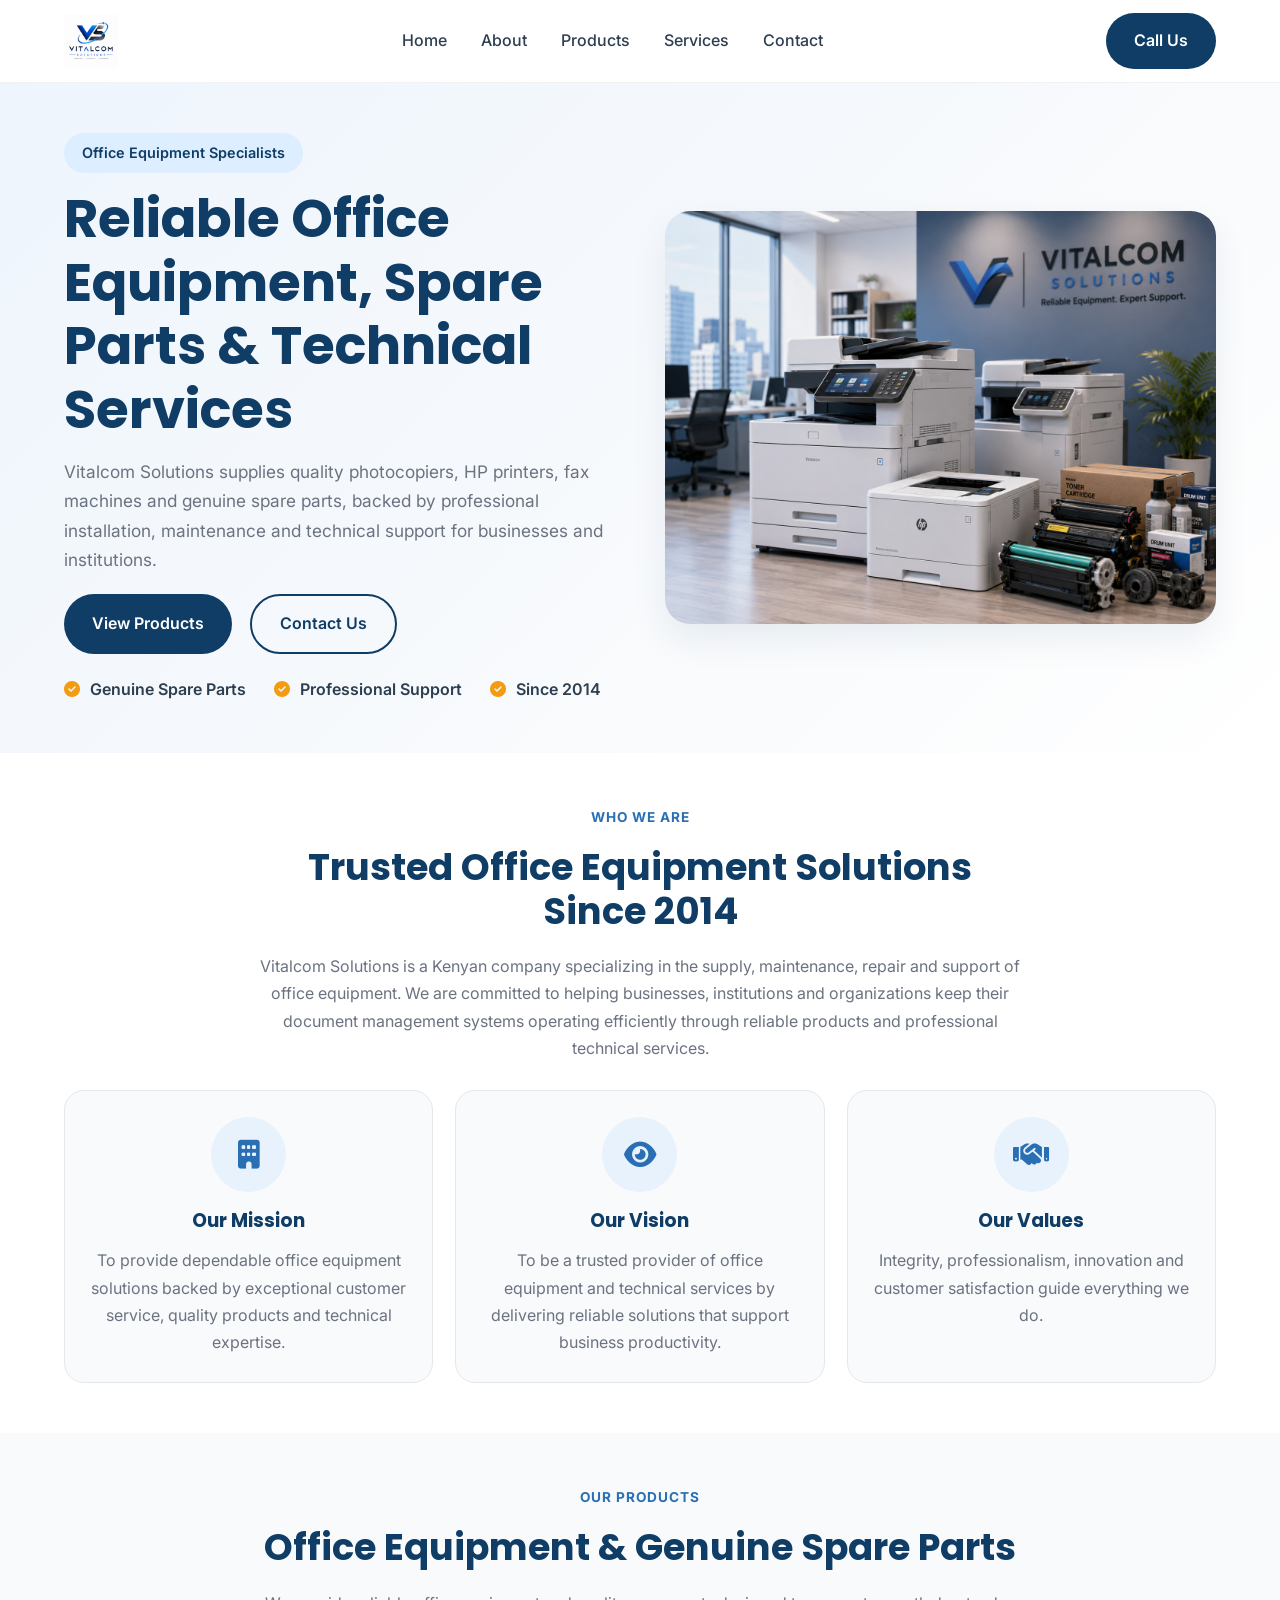
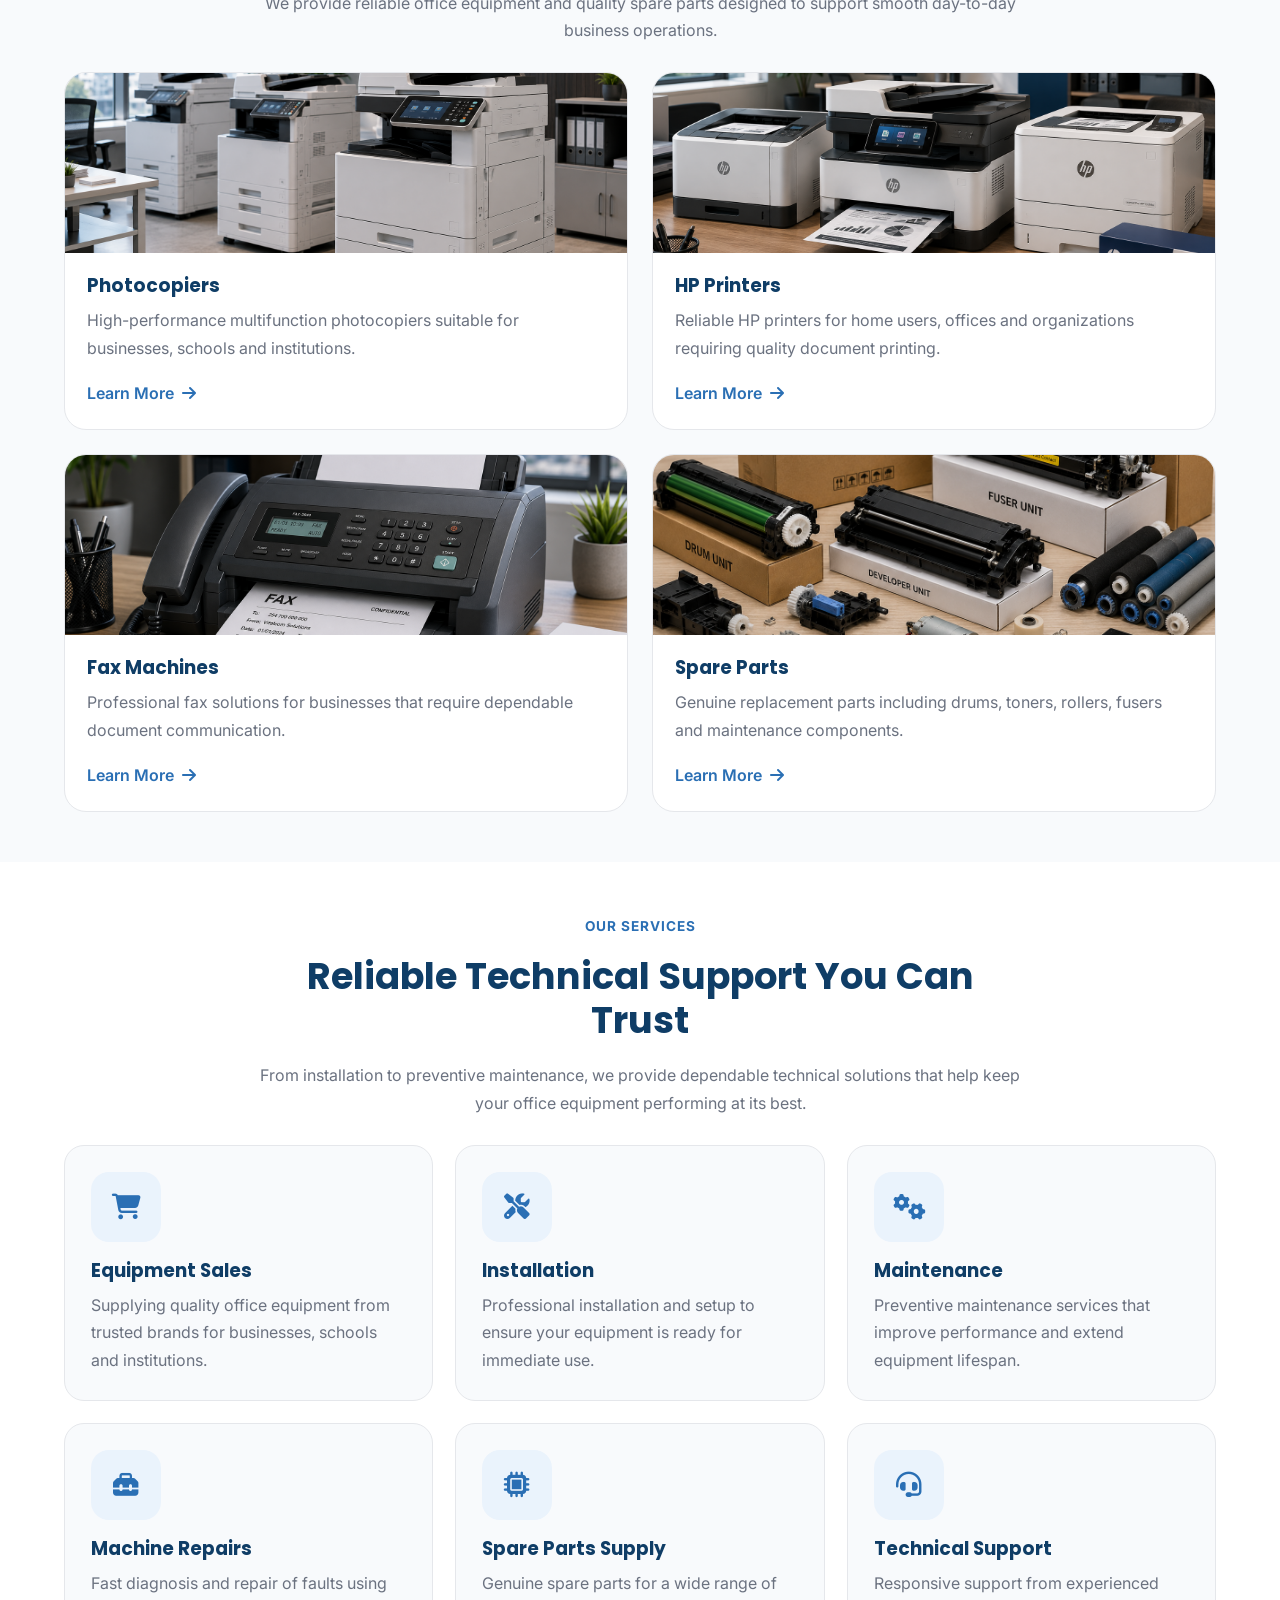
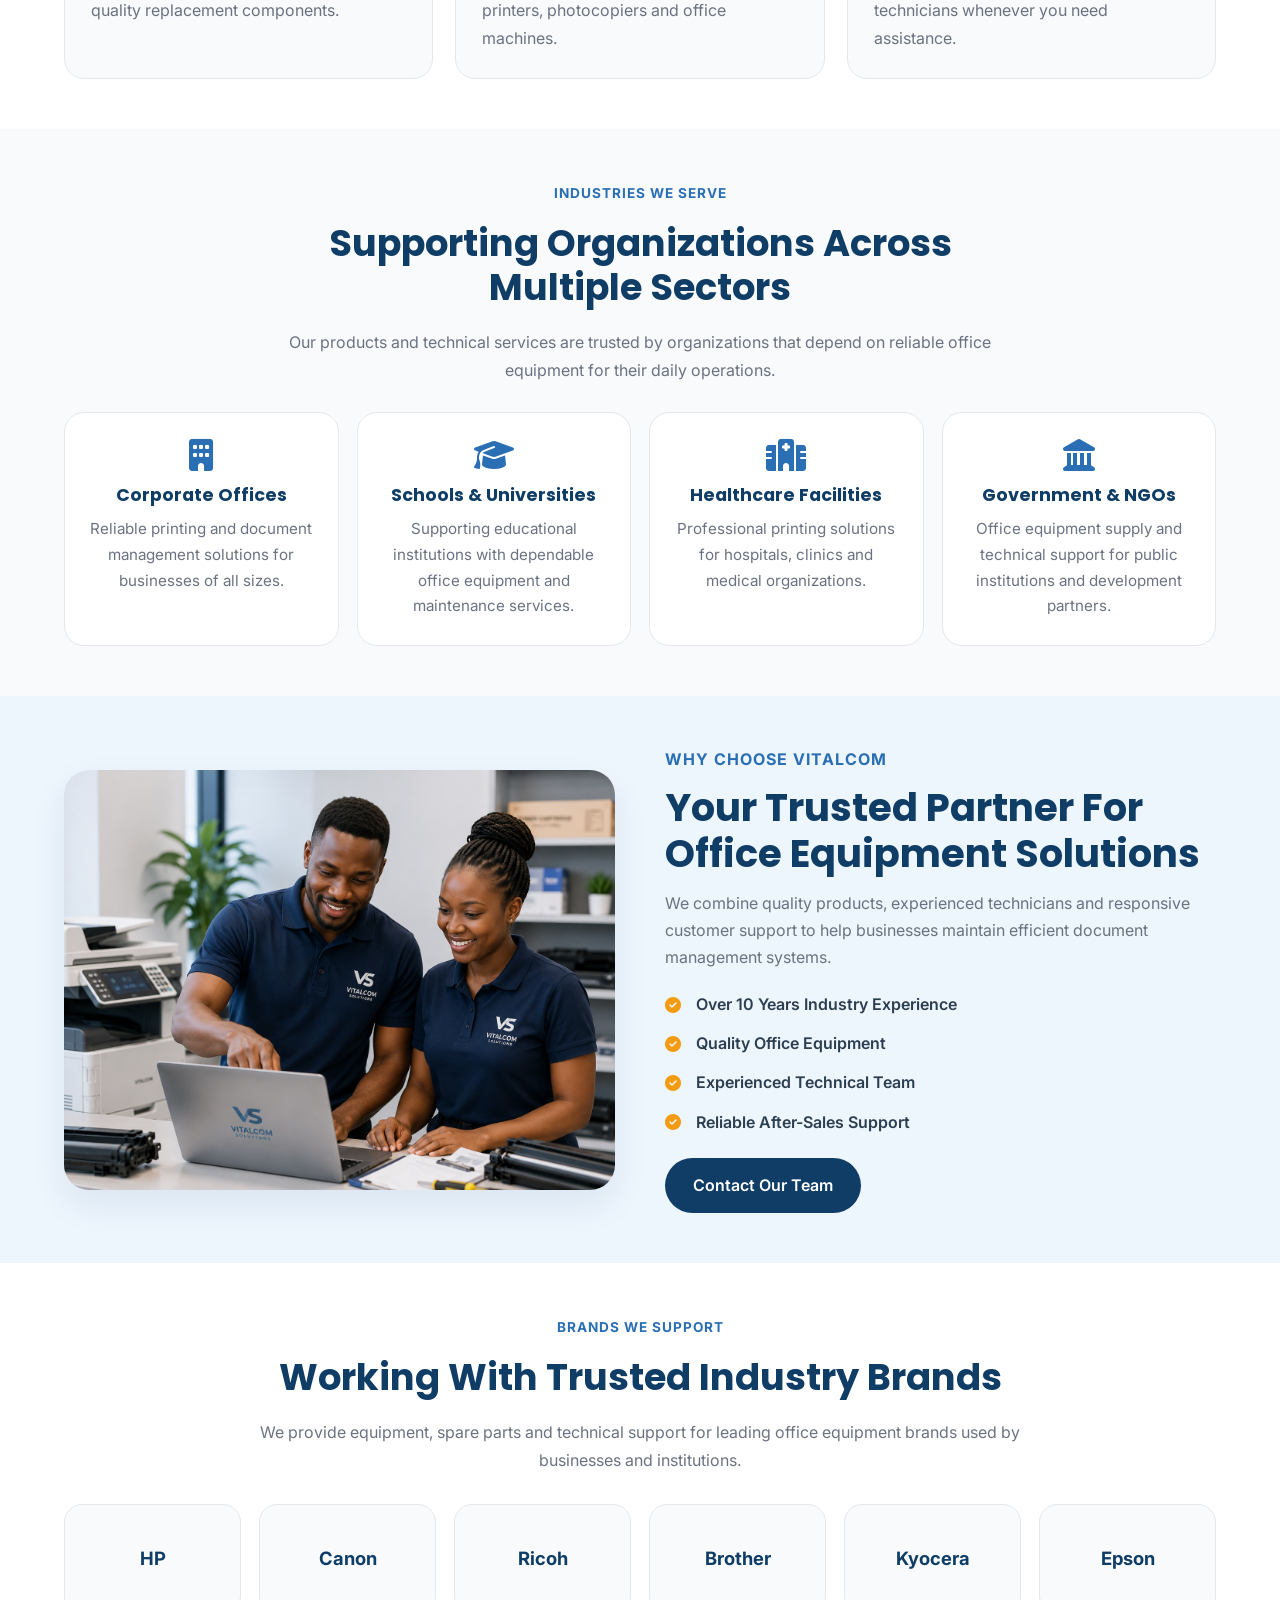
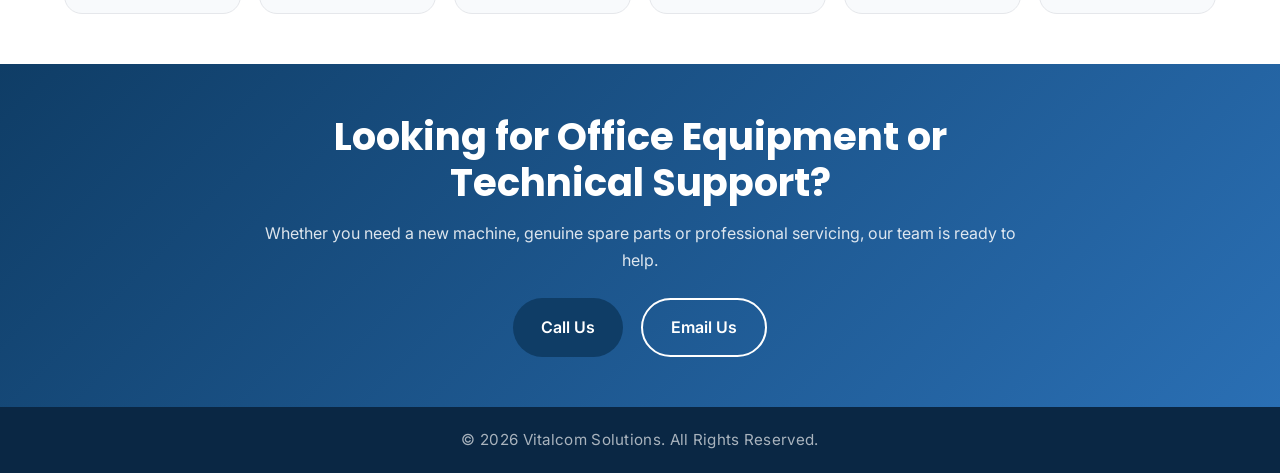
==== index.html @ 72dae97a "updated version" ====
<!doctype html>
<html lang="en">
  <head>
    <!-- ===================================
         META INFORMATION
    ==================================== -->
    <meta charset="UTF-8" />
    <meta name="viewport" content="width=device-width, initial-scale=1.0" />

    <title>Vitalcom Solutions | Office Equipment & Technical Services</title>

    <meta
      name="description"
      content="Vitalcom Solutions provides professional office equipment, photocopiers, HP printers, fax machines, spare parts, maintenance and technical support across Kenya."
    />

    <!-- Google Fonts -->
    <link rel="preconnect" href="https://fonts.googleapis.com" />
    <link rel="preconnect" href="https://fonts.gstatic.com" crossorigin />

    <link
      href="https://fonts.googleapis.com/css2?family=Inter:wght@300;400;500;600&family=Poppins:wght@400;500;600;700&display=swap"
      rel="stylesheet"
    />

    <!-- CSS -->
    <link rel="stylesheet" href="css/style.css" />

    <!-- Icons -->
    <link
      rel="stylesheet"
      href="https://cdnjs.cloudflare.com/ajax/libs/font-awesome/6.7.2/css/all.min.css"
    />
  </head>

  <body>
    <!-- ===================================
     HEADER
==================================== -->

    <header class="header">
      <div class="container">
        <a href="index.html" class="logo">
          <img src="images/vslogo.png" alt="Vitalcom Solutions Logo" />
        </a>

        <nav class="navbar" id="navbar">
          <ul class="nav-links">
            <li><a href="#home">Home</a></li>

            <li><a href="#about">About</a></li>

            <li><a href="products.html">Products</a></li>

            <li><a href="#services">Services</a></li>

            <li><a href="#contact">Contact</a></li>
          </ul>
        </nav>

        <a href="tel:+254722715419" class="btn btn-primary"> Call Us </a>

        <button class="mobile-menu" id="menuToggle">
          <i class="fa-solid fa-bars"></i>
        </button>
      </div>
    </header>

    <div class="nav-overlay" id="navOverlay"></div>

    <!-- ===================================
     MAIN
==================================== -->

    <main>
      <!-- ===================================
     HERO SECTION
==================================== -->

      <section class="hero" id="home">
        <div class="container hero-grid">
          <!-- LEFT -->

          <div class="hero-content">
            <span class="hero-tag"> Office Equipment Specialists </span>

            <h1>Reliable Office Equipment, Spare Parts & Technical Services</h1>

            <p>
              Vitalcom Solutions supplies quality photocopiers, HP printers, fax
              machines and genuine spare parts, backed by professional
              installation, maintenance and technical support for businesses and
              institutions.
            </p>

            <div class="hero-buttons">
              <a href="products.html" class="btn btn-primary">
                View Products
              </a>

              <a href="#contact" class="btn btn-secondary"> Contact Us </a>
            </div>

            <div class="hero-highlights">
              <div>
                <i class="fa-solid fa-circle-check"></i>

                Genuine Spare Parts
              </div>

              <div>
                <i class="fa-solid fa-circle-check"></i>

                Professional Support
              </div>

              <div>
                <i class="fa-solid fa-circle-check"></i>

                Since 2014
              </div>
            </div>
          </div>

          <!-- RIGHT -->

          <div class="hero-image">
            <div class="hero-image-placeholder">
              <img
                src="images/hero.png"
                alt="Vitalcom Solutions office equipment"
              />
            </div>
          </div>
        </div>
      </section>

      <!-- ===================================
     ABOUT SECTION
==================================== -->

      <section class="about" id="about">
        <div class="container">
          <div class="section-heading">
            <span>Who We Are</span>

            <h2>Trusted Office Equipment Solutions Since 2014</h2>

            <p>
              Vitalcom Solutions is a Kenyan company specializing in the supply,
              maintenance, repair and support of office equipment. We are
              committed to helping businesses, institutions and organizations
              keep their document management systems operating efficiently
              through reliable products and professional technical services.
            </p>
          </div>

          <div class="about-grid">
            <div class="about-card">
              <i class="fa-solid fa-building"></i>

              <h3>Our Mission</h3>

              <p>
                To provide dependable office equipment solutions backed by
                exceptional customer service, quality products and technical
                expertise.
              </p>
            </div>

            <div class="about-card">
              <i class="fa-solid fa-eye"></i>

              <h3>Our Vision</h3>

              <p>
                To be a trusted provider of office equipment and technical
                services by delivering reliable solutions that support business
                productivity.
              </p>
            </div>

            <div class="about-card">
              <i class="fa-solid fa-handshake"></i>

              <h3>Our Values</h3>

              <p>
                Integrity, professionalism, innovation and customer satisfaction
                guide everything we do.
              </p>
            </div>
          </div>
        </div>
      </section>

      <!-- ===================================
     PRODUCTS OVERVIEW
==================================== -->

      <section class="products-preview">
        <div class="container">
          <div class="section-heading">
            <span>Our Products</span>

            <h2>Office Equipment & Genuine Spare Parts</h2>

            <p>
              We provide reliable office equipment and quality spare parts
              designed to support smooth day-to-day business operations.
            </p>
          </div>

          <div class="product-grid">
            <!-- Card 1 -->

            <article class="product-card">
              <div class="product-image">
                <img src="images/photocopiers.png" alt="Photocopiers" />
              </div>

              <div class="product-content">
                <h3>Photocopiers</h3>

                <p>
                  High-performance multifunction photocopiers suitable for
                  businesses, schools and institutions.
                </p>

                <a href="products.html">
                  Learn More

                  <i class="fa-solid fa-arrow-right"></i>
                </a>
              </div>
            </article>

            <!-- Card 2 -->

            <article class="product-card">
              <div class="product-image">
                <img src="images/hp-printers.png" alt="HP Printers" />
              </div>

              <div class="product-content">
                <h3>HP Printers</h3>

                <p>
                  Reliable HP printers for home users, offices and organizations
                  requiring quality document printing.
                </p>

                <a href="products.html">
                  Learn More

                  <i class="fa-solid fa-arrow-right"></i>
                </a>
              </div>
            </article>

            <!-- Card 3 -->

            <article class="product-card">
              <div class="product-image">
                <img src="images/fax-machines.png" alt="Fax Machines" />
              </div>

              <div class="product-content">
                <h3>Fax Machines</h3>

                <p>
                  Professional fax solutions for businesses that require
                  dependable document communication.
                </p>

                <a href="products.html">
                  Learn More

                  <i class="fa-solid fa-arrow-right"></i>
                </a>
              </div>
            </article>

            <!-- Card 4 -->

            <article class="product-card">
              <div class="product-image">
                <img src="images/spare-parts.png" alt="Spare Parts" />
              </div>

              <div class="product-content">
                <h3>Spare Parts</h3>

                <p>
                  Genuine replacement parts including drums, toners, rollers,
                  fusers and maintenance components.
                </p>

                <a href="products.html">
                  Learn More

                  <i class="fa-solid fa-arrow-right"></i>
                </a>
              </div>
            </article>
          </div>
        </div>
      </section>

      <!-- ===================================
     SERVICES
==================================== -->

      <section class="services" id="services">
        <div class="container">
          <div class="section-heading">
            <span>Our Services</span>

            <h2>Reliable Technical Support You Can Trust</h2>

            <p>
              From installation to preventive maintenance, we provide dependable
              technical solutions that help keep your office equipment
              performing at its best.
            </p>
          </div>

          <div class="services-grid">
            <article class="service-card">
              <div class="service-icon">
                <i class="fa-solid fa-cart-shopping"></i>
              </div>

              <h3>Equipment Sales</h3>

              <p>
                Supplying quality office equipment from trusted brands for
                businesses, schools and institutions.
              </p>
            </article>

            <article class="service-card">
              <div class="service-icon">
                <i class="fa-solid fa-screwdriver-wrench"></i>
              </div>

              <h3>Installation</h3>

              <p>
                Professional installation and setup to ensure your equipment is
                ready for immediate use.
              </p>
            </article>

            <article class="service-card">
              <div class="service-icon">
                <i class="fa-solid fa-gears"></i>
              </div>

              <h3>Maintenance</h3>

              <p>
                Preventive maintenance services that improve performance and
                extend equipment lifespan.
              </p>
            </article>

            <article class="service-card">
              <div class="service-icon">
                <i class="fa-solid fa-toolbox"></i>
              </div>

              <h3>Machine Repairs</h3>

              <p>
                Fast diagnosis and repair of faults using quality replacement
                components.
              </p>
            </article>

            <article class="service-card">
              <div class="service-icon">
                <i class="fa-solid fa-microchip"></i>
              </div>

              <h3>Spare Parts Supply</h3>

              <p>
                Genuine spare parts for a wide range of printers, photocopiers
                and office machines.
              </p>
            </article>

            <article class="service-card">
              <div class="service-icon">
                <i class="fa-solid fa-headset"></i>
              </div>

              <h3>Technical Support</h3>

              <p>
                Responsive support from experienced technicians whenever you
                need assistance.
              </p>
            </article>
          </div>
        </div>
      </section>

      <!-- ===================================
     INDUSTRIES WE SERVE
==================================== -->

      <section class="industries">
        <div class="container">
          <div class="section-heading">
            <span>Industries We Serve</span>

            <h2>Supporting Organizations Across Multiple Sectors</h2>

            <p>
              Our products and technical services are trusted by organizations
              that depend on reliable office equipment for their daily
              operations.
            </p>
          </div>

          <div class="industries-grid">
            <article class="industry-card">
              <i class="fa-solid fa-building"></i>

              <h3>Corporate Offices</h3>

              <p>
                Reliable printing and document management solutions for
                businesses of all sizes.
              </p>
            </article>

            <article class="industry-card">
              <i class="fa-solid fa-graduation-cap"></i>

              <h3>Schools & Universities</h3>

              <p>
                Supporting educational institutions with dependable office
                equipment and maintenance services.
              </p>
            </article>

            <article class="industry-card">
              <i class="fa-solid fa-hospital"></i>

              <h3>Healthcare Facilities</h3>

              <p>
                Professional printing solutions for hospitals, clinics and
                medical organizations.
              </p>
            </article>

            <article class="industry-card">
              <i class="fa-solid fa-landmark"></i>

              <h3>Government & NGOs</h3>

              <p>
                Office equipment supply and technical support for public
                institutions and development partners.
              </p>
            </article>
          </div>
        </div>
      </section>

      <!-- ===================================
     WHY CHOOSE US
==================================== -->

      <section class="why-us">
        <div class="container why-grid">
          <!-- Left -->

          <div class="why-image">
            <div class="why-placeholder">
              <img
                src="images/vs-team.png"
                alt="Vitalcom Solutions technical team"
              />
            </div>
          </div>

          <!-- Right -->

          <div class="why-content">
            <span class="section-tag"> Why Choose Vitalcom </span>

            <h2>Your Trusted Partner For Office Equipment Solutions</h2>

            <p>
              We combine quality products, experienced technicians and
              responsive customer support to help businesses maintain efficient
              document management systems.
            </p>

            <div class="why-list">
              <div>
                <i class="fa-solid fa-circle-check"></i>

                <span>Over 10 Years Industry Experience</span>
              </div>

              <div>
                <i class="fa-solid fa-circle-check"></i>

                <span>Quality Office Equipment</span>
              </div>

              <div>
                <i class="fa-solid fa-circle-check"></i>

                <span>Experienced Technical Team</span>
              </div>

              <div>
                <i class="fa-solid fa-circle-check"></i>

                <span>Reliable After-Sales Support</span>
              </div>
            </div>

            <a href="#contact" class="btn btn-primary"> Contact Our Team </a>
          </div>
        </div>
      </section>

      <!-- ===================================
     BRANDS
==================================== -->

      <section class="brands">
        <div class="container">
          <div class="section-heading">
            <span>Brands We Support</span>

            <h2>Working With Trusted Industry Brands</h2>

            <p>
              We provide equipment, spare parts and technical support for
              leading office equipment brands used by businesses and
              institutions.
            </p>
          </div>

          <div class="brands-grid">
            <div class="brand-card">HP</div>

            <div class="brand-card">Canon</div>

            <div class="brand-card">Ricoh</div>

            <div class="brand-card">Brother</div>

            <div class="brand-card">Kyocera</div>

            <div class="brand-card">Epson</div>
          </div>
        </div>
      </section>

      <!-- ===================================
     CONTACT CTA
==================================== -->

      <section class="contact-cta" id="contact">
        <div class="container">
          <div class="cta-box">
            <h2>Looking for Office Equipment or Technical Support?</h2>

            <p>
              Whether you need a new machine, genuine spare parts or
              professional servicing, our team is ready to help.
            </p>

            <div class="cta-buttons">
              <a href="tel:+254722715419" class="btn btn-primary"> Call Us </a>

              <a
                href="mailto:vitalcomsolutions@gmail.com?subject=Office%20Equipment%20Enquiry"
                class="btn btn-secondary"
              >
                Email Us
              </a>
            </div>
          </div>
        </div>
      </section>
    </main>

    <!-- ===================================
     FOOTER
==================================== -->

    <footer class="footer">
      <div class="copyright">
        © 2026 Vitalcom Solutions. All Rights Reserved.
      </div>
    </footer>

    <script src="js/script.js"></script>
  </body>
</html>
---- css/style.css ----
/* ==========================================================
   GOOGLE FONT RESET & BASE
========================================================== */

* {
  margin: 0;
  padding: 0;
  box-sizing: border-box;
}

html {
  scroll-behavior: smooth;
}

body {
  font-family: "Inter", sans-serif;
  background: #f8fafc;
  color: #2c3e50;
  line-height: 1.7;
}

img {
  max-width: 100%;
  display: block;
}

a {
  text-decoration: none;
}

ul {
  list-style: none;
}

/* ==========================================================
   VARIABLES
========================================================== */

:root {
  --primary: #0f3d66;
  --secondary: #2a6fb4;
  --accent: #f39c12;

  --text: #2c3e50;
  --text-light: #6b7280;

  --white: #ffffff;
  --background: #f8fafc;

  --border: #e5e7eb;

  --shadow: 0 15px 35px rgba(15, 61, 102, 0.08);

  --radius: 18px;

  --transition: 0.35s ease;
}

/* ==========================================================
   GLOBAL
========================================================== */

.container {
  width: min(1180px, 90%);
  margin: auto;
}

section {
  padding: 50px 0;
}

h1,
h2,
h3,
h4 {
  font-family: "Poppins", sans-serif;
  line-height: 1.2;
}

.btn {
  display: inline-flex;
  align-items: center;
  justify-content: center;

  padding: 14px 28px;

  border-radius: 999px;

  font-weight: 600;

  transition: var(--transition);
}

.btn-primary {
  background: var(--primary);
  color: white;
}

.btn-primary:hover {
  background: var(--secondary);
  transform: translateY(-2px);
}

.btn-secondary {
  border: 2px solid var(--primary);
  color: var(--primary);
}

.btn-secondary:hover {
  background: var(--primary);
  color: white;
}

/* ==========================================================
   HEADER
========================================================== */

.header {
  position: sticky;
  top: 0;

  background: white;

  z-index: 1000;

  border-bottom: 1px solid rgba(0, 0, 0, 0.05);
}

.header .container {
  display: flex;
  align-items: center;
  justify-content: space-between;

  height: 82px;
}

.logo img {
  height: 54px;
}

.nav-links {
  display: flex;
  gap: 34px;
}

.nav-links a {
  color: var(--text);

  font-weight: 500;

  transition: var(--transition);
}

.nav-links a:hover {
  color: var(--secondary);
}

.mobile-menu {
  display: none;

  background: none;
  border: none;

  cursor: pointer;

  font-size: 1.4rem;

  color: var(--primary);

  -webkit-tap-highlight-color: transparent;
}

/* ==========================================================
   HERO
========================================================== */

.hero {
  background: linear-gradient(135deg, #eef5fc 0%, #f8fafc 60%, white 100%);
}

.hero-grid {
  display: grid;

  grid-template-columns: repeat(2, 1fr);

  gap: 50px;

  align-items: center;
}

.hero-tag {
  display: inline-block;

  background: #dceeff;

  color: var(--primary);

  padding: 8px 18px;

  border-radius: 999px;

  font-size: 0.9rem;

  font-weight: 600;

  margin-bottom: 14px;
}

.hero h1 {
  font-size: 3.3rem;

  margin-bottom: 16px;

  color: var(--primary);
}

.hero p {
  color: var(--text-light);

  font-size: 1.08rem;

  margin-bottom: 20px;

  max-width: 620px;
}

.hero-buttons {
  display: flex;

  gap: 18px;

  margin-bottom: 22px;
}

.hero-highlights {
  display: flex;

  gap: 28px;

  flex-wrap: wrap;
}

.hero-highlights div {
  display: flex;

  align-items: center;

  gap: 10px;

  font-weight: 600;

  color: var(--text);
}

.hero-highlights i {
  color: var(--accent);
}

.hero-image {
  display: flex;

  justify-content: center;
}

.hero-image-placeholder {
  width: 100%;

  aspect-ratio: 4/3;

  background: white;

  border-radius: 25px;

  overflow: hidden;

  box-shadow: var(--shadow);
}

.hero-image-placeholder img {
  width: 100%;

  height: 100%;

  object-fit: cover;
}

/* ==========================================================
   RESPONSIVE
========================================================== */

@media (max-width: 980px) {
  .hero-grid {
    grid-template-columns: 1fr;

    text-align: center;
  }

  .hero p {
    margin-inline: auto;
  }

  .hero-buttons {
    justify-content: center;
  }

  .hero-highlights {
    justify-content: center;
  }

  .mobile-menu {
    order: -1;

    display: block;
  }

  .header .btn {
    display: none;
  }

  .navbar {
    position: fixed;

    top: 0;
    left: 0;

    width: min(280px, 78%);
    height: 100vh;

    background: white;

    display: block;

    padding: 100px 30px 40px;

    box-shadow: var(--shadow);

    transform: translateX(-100%);

    transition: transform 0.35s ease;

    z-index: 1100;
  }

  .navbar.active {
    transform: translateX(0);
  }

  .navbar .nav-links {
    flex-direction: column;

    gap: 8px;
  }

  .navbar .nav-links a {
    display: block;

    padding: 12px 0;

    font-size: 1.05rem;
  }

  .nav-overlay {
    position: fixed;

    inset: 0;

    background: rgba(15, 61, 102, 0.45);

    opacity: 0;

    pointer-events: none;

    transition: opacity 0.35s ease;

    z-index: 950;
  }

  .nav-overlay.active {
    opacity: 1;

    pointer-events: auto;
  }
}

@media (max-width: 650px) {
  .hero h1 {
    font-size: 2.4rem;
  }

  .hero-buttons {
    flex-direction: column;
  }

  .btn {
    width: 100%;
  }

  section {
    padding: 36px 0;
  }
}

/* ==========================================================
   SECTION HEADINGS
========================================================== */

.section-heading {
  max-width: 760px;
  margin: 0 auto 28px;
  text-align: center;
}

.section-heading span {
  color: var(--secondary);
  font-weight: 700;
  text-transform: uppercase;
  letter-spacing: 1px;
  font-size: 0.85rem;
}

.section-heading h2 {
  font-size: 2.3rem;
  color: var(--primary);
  margin: 15px 0 20px;
}

.section-heading p {
  color: var(--text-light);
}

/* ==========================================================
   ABOUT
========================================================== */

.about {
  background: white;
}

.about-grid {
  display: grid;
  grid-template-columns: repeat(3, 1fr);
  gap: 22px;
}

.about-card {
  background: var(--background);

  border-radius: 20px;

  padding: 26px 22px;

  text-align: center;

  transition: var(--transition);

  border: 1px solid var(--border);
}

.about-card:hover {
  transform: translateY(-8px);

  box-shadow: var(--shadow);
}

.about-card i {
  width: 75px;
  height: 75px;

  margin: auto;

  display: grid;
  place-items: center;

  border-radius: 50%;

  background: #e8f2fd;

  color: var(--secondary);

  font-size: 1.8rem;

  margin-bottom: 18px;
}

.about-card h3 {
  margin-bottom: 15px;

  color: var(--primary);
}

.about-card p {
  color: var(--text-light);
}

/* RESPONSIVE */

@media (max-width: 900px) {
  .about-grid {
    grid-template-columns: 1fr;
  }
}

/* ==========================================================
   PRODUCTS PREVIEW
========================================================== */

.products-preview {
  background: #f8fafc;
}

.product-grid {
  display: grid;

  grid-template-columns: repeat(2, 1fr);

  gap: 24px;
}

.product-card {
  background: white;

  border-radius: 22px;

  overflow: hidden;

  border: 1px solid var(--border);

  transition: var(--transition);
}

.product-card:hover {
  transform: translateY(-8px);

  box-shadow: var(--shadow);
}

.product-image {
  height: 180px;

  background: #edf4fc;

  overflow: hidden;
}

.product-image img {
  width: 100%;

  height: 100%;

  object-fit: cover;
}

.product-content {
  padding: 22px;
}

.product-content h3 {
  color: var(--primary);

  margin-bottom: 10px;
}

.product-content p {
  color: var(--text-light);

  margin-bottom: 18px;
}

.product-content a {
  color: var(--secondary);

  font-weight: 600;

  display: inline-flex;

  align-items: center;

  gap: 8px;
}

.product-content a:hover {
  gap: 14px;
}

@media (max-width: 900px) {
  .product-grid {
    grid-template-columns: 1fr;
  }
}

/* ==========================================================
   SERVICES
========================================================== */

.services {
  background: white;
}

.services-grid {
  display: grid;

  grid-template-columns: repeat(3, 1fr);

  gap: 22px;
}

.service-card {
  background: var(--background);

  border: 1px solid var(--border);

  border-radius: 20px;

  padding: 26px;

  transition: var(--transition);
}

.service-card:hover {
  transform: translateY(-10px);

  box-shadow: var(--shadow);
}

.service-icon {
  width: 70px;
  height: 70px;

  border-radius: 18px;

  background: #eaf3fc;

  display: grid;
  place-items: center;

  margin-bottom: 18px;
}

.service-icon i {
  font-size: 1.6rem;

  color: var(--secondary);
}

.service-card h3 {
  color: var(--primary);

  margin-bottom: 10px;
}

.service-card p {
  color: var(--text-light);
}

@media (max-width: 950px) {
  .services-grid {
    grid-template-columns: repeat(2, 1fr);
  }
}

@media (max-width: 700px) {
  .services-grid {
    grid-template-columns: 1fr;
  }
}

/* ==========================================================
   INDUSTRIES
========================================================== */

.industries {
  background: #f8fafc;
}

.industries-grid {
  display: grid;

  grid-template-columns: repeat(4, 1fr);

  gap: 18px;
}

.industry-card {
  background: white;

  padding: 26px 20px;

  text-align: center;

  border-radius: 20px;

  border: 1px solid var(--border);

  transition: var(--transition);
}

.industry-card:hover {
  transform: translateY(-8px);

  box-shadow: var(--shadow);
}

.industry-card i {
  font-size: 2rem;

  color: var(--secondary);

  margin-bottom: 14px;
}

.industry-card h3 {
  color: var(--primary);

  margin-bottom: 10px;

  font-size: 1.1rem;
}

.industry-card p {
  color: var(--text-light);

  font-size: 0.95rem;
}

@media (max-width: 1000px) {
  .industries-grid {
    grid-template-columns: repeat(2, 1fr);
  }
}

@media (max-width: 650px) {
  .industries-grid {
    grid-template-columns: 1fr;
  }
}

/* ==========================================================
   WHY US
========================================================== */

.why-us {
  background: #edf5fd;
}

.why-grid {
  display: grid;

  grid-template-columns: 1fr 1fr;

  gap: 50px;

  align-items: center;
}

.why-placeholder {
  background: white;

  border-radius: 25px;

  height: 420px;

  overflow: hidden;

  box-shadow: var(--shadow);
}

.why-placeholder img {
  width: 100%;

  height: 100%;

  object-fit: cover;
}

.section-tag {
  color: var(--secondary);

  font-weight: 700;

  text-transform: uppercase;

  letter-spacing: 1px;
}

.why-content h2 {
  font-size: 2.4rem;

  color: var(--primary);

  margin: 12px 0;
}

.why-content p {
  color: var(--text-light);

  margin-bottom: 20px;
}

.why-list {
  display: grid;

  gap: 12px;

  margin-bottom: 22px;
}

.why-list div {
  display: flex;

  align-items: center;

  gap: 15px;

  font-weight: 600;
}

.why-list i {
  color: var(--accent);
}

@media (max-width: 900px) {
  .why-grid {
    grid-template-columns: 1fr;
  }
}

/* ==========================================================
   BRANDS
========================================================== */

.brands {
  background: white;
}

.brands-grid {
  display: grid;

  grid-template-columns: repeat(6, 1fr);

  gap: 18px;

  margin-top: 30px;
}

.brand-card {
  height: 110px;

  background: #f8fafc;

  border: 1px solid var(--border);

  border-radius: 18px;

  display: flex;

  align-items: center;

  justify-content: center;

  font-size: 1.15rem;

  font-weight: 700;

  color: var(--primary);

  transition: var(--transition);
}

.brand-card:hover {
  background: var(--primary);

  color: white;

  transform: translateY(-6px);
}

@media (max-width: 900px) {
  .brands-grid {
    grid-template-columns: repeat(3, 1fr);
  }
}

@media (max-width: 600px) {
  .brands-grid {
    grid-template-columns: repeat(2, 1fr);
  }
}

/* ==========================================================
   CONTACT CTA
========================================================== */

.contact-cta {
  background: linear-gradient(135deg, var(--primary), var(--secondary));
}

.cta-box {
  text-align: center;

  max-width: 760px;

  margin: auto;
}

.cta-box h2 {
  color: white;

  font-size: 2.4rem;

  margin-bottom: 14px;
}

.cta-box p {
  color: rgba(255, 255, 255, 0.85);

  margin-bottom: 24px;
}

.cta-buttons {
  display: flex;

  justify-content: center;

  gap: 18px;
}

.contact-cta .btn-secondary {
  border-color: white;

  color: white;
}

.contact-cta .btn-secondary:hover {
  background: white;

  color: var(--primary);
}

@media (max-width: 650px) {
  .cta-buttons {
    flex-direction: column;
  }
}

/* ==========================================================
   FOOTER
========================================================== */

.footer {
  background: #0a2744;

  padding: 20px 0;
}

.copyright {
  text-align: center;

  color: rgba(255, 255, 255, 0.65);

  font-size: 0.95rem;

  letter-spacing: 0.3px;
}

/* ==========================================================
   PAGE HERO
========================================================== */

.page-hero {
  background: linear-gradient(135deg, var(--primary), var(--secondary));

  color: white;

  text-align: center;

  padding: 80px 20px 50px;
}

.page-hero .section-tag {
  color: rgba(255, 255, 255, 0.85);
}

.page-hero h1 {
  color: white;

  font-size: 3rem;

  margin: 18px 0;
}

.page-hero p {
  max-width: 720px;

  margin: auto;

  color: rgba(255, 255, 255, 0.85);

  font-size: 1.05rem;

  line-height: 1.8;
}

@media (max-width: 768px) {
  .page-hero {
    padding: 70px 20px 40px;
  }

  .page-hero h1 {
    font-size: 2.2rem;
  }
}

/* ==========================================================
   PRODUCT NAVIGATION
========================================================== */

.product-nav {
  background: white;

  border-bottom: 1px solid var(--border);
}

.nav-links a.active {
  color: var(--secondary);

  font-weight: 600;
}

.nav-links a.active::after {
  width: 100%;
}

.product-nav .container {
  display: flex;

  justify-content: center;

  flex-wrap: wrap;

  gap: 18px;

  padding: 20px;
}

.product-nav a {
  text-decoration: none;

  color: var(--primary);

  font-weight: 600;

  padding: 12px 22px;

  border-radius: 50px;

  border: 1px solid var(--border);

  transition: var(--transition);
}

.product-nav a:hover {
  background: var(--primary);

  color: white;
}

/* ==========================================================
   PRODUCT SECTION
========================================================== */

.product-section {
  padding: 45px 0;
}

.product-type-grid {
  display: grid;

  grid-template-columns: repeat(4, 1fr);

  gap: 22px;

  align-items: start;
}

.product-type-grid-3 {
  grid-template-columns: repeat(3, 1fr);
}

.product-type-card {
  background: white;

  border: 1px solid var(--border);

  border-radius: 20px;

  overflow: hidden;

  min-width: 0;

  cursor: pointer;

  -webkit-tap-highlight-color: transparent;

  transition: var(--transition);
}

.product-type-card:hover {
  transform: translateY(-8px);

  box-shadow: var(--shadow);
}

.product-type-card:focus-visible {
  outline: 2px solid var(--secondary);

  outline-offset: 3px;
}

.product-type-card .type-image {
  height: 150px;

  background: #edf4fc;

  overflow: hidden;
}

.product-type-card .type-image img {
  width: 100%;

  height: 100%;

  object-fit: cover;
}

.product-type-card .type-content {
  padding: 16px 18px;
}

.product-type-card h3 {
  color: var(--primary);

  font-size: 1.05rem;

  display: flex;

  align-items: center;

  justify-content: space-between;

  gap: 10px;
}

.type-toggle-icon {
  font-size: 0.8rem;

  color: var(--text-light);

  transition: transform 0.3s ease;

  flex-shrink: 0;
}

.product-type-card.expanded .type-toggle-icon {
  transform: rotate(180deg);

  color: var(--secondary);
}

.type-description {
  color: var(--text-light);

  font-size: 0.92rem;

  max-height: 0;

  margin-top: 0;

  opacity: 0;

  overflow: hidden;

  transition: max-height 0.35s ease, opacity 0.3s ease, margin-top 0.35s ease;
}

.product-type-card.expanded .type-description {
  max-height: 160px;

  margin-top: 12px;

  opacity: 1;
}

.product-cta {
  text-align: center;

  margin-top: 30px;
}

.spare-items-grid {
  display: grid;

  grid-template-columns: repeat(6, 1fr);

  gap: 14px;
}

.spare-item-card {
  background: white;

  border: 1px solid var(--border);

  border-radius: 16px;

  overflow: hidden;

  min-width: 0;

  -webkit-tap-highlight-color: transparent;

  transition: var(--transition);
}

.spare-item-card:hover {
  transform: translateY(-6px);

  box-shadow: var(--shadow);
}

.spare-item-image {
  aspect-ratio: 1;

  background: #edf4fc;

  overflow: hidden;
}

.spare-item-image img {
  width: 100%;

  height: 100%;

  object-fit: cover;
}

.spare-item-card h3 {
  padding: 10px 8px;

  text-align: center;

  font-size: 0.82rem;

  font-weight: 600;

  color: var(--primary);
}

@media (max-width: 950px) {
  .spare-items-grid {
    grid-template-columns: repeat(3, 1fr);
  }
}

@media (max-width: 600px) {
  .spare-items-grid {
    grid-template-columns: repeat(2, 1fr);
  }
}

@media (max-width: 950px) {
  .product-type-grid,
  .product-type-grid-3 {
    grid-template-columns: repeat(2, 1fr);
  }
}

@media (max-width: 600px) {
  .product-type-grid,
  .product-type-grid-3 {
    grid-template-columns: 1fr;
  }
}

.product-section:not(:last-of-type) {
  border-bottom: 1px solid #eceff3;
}
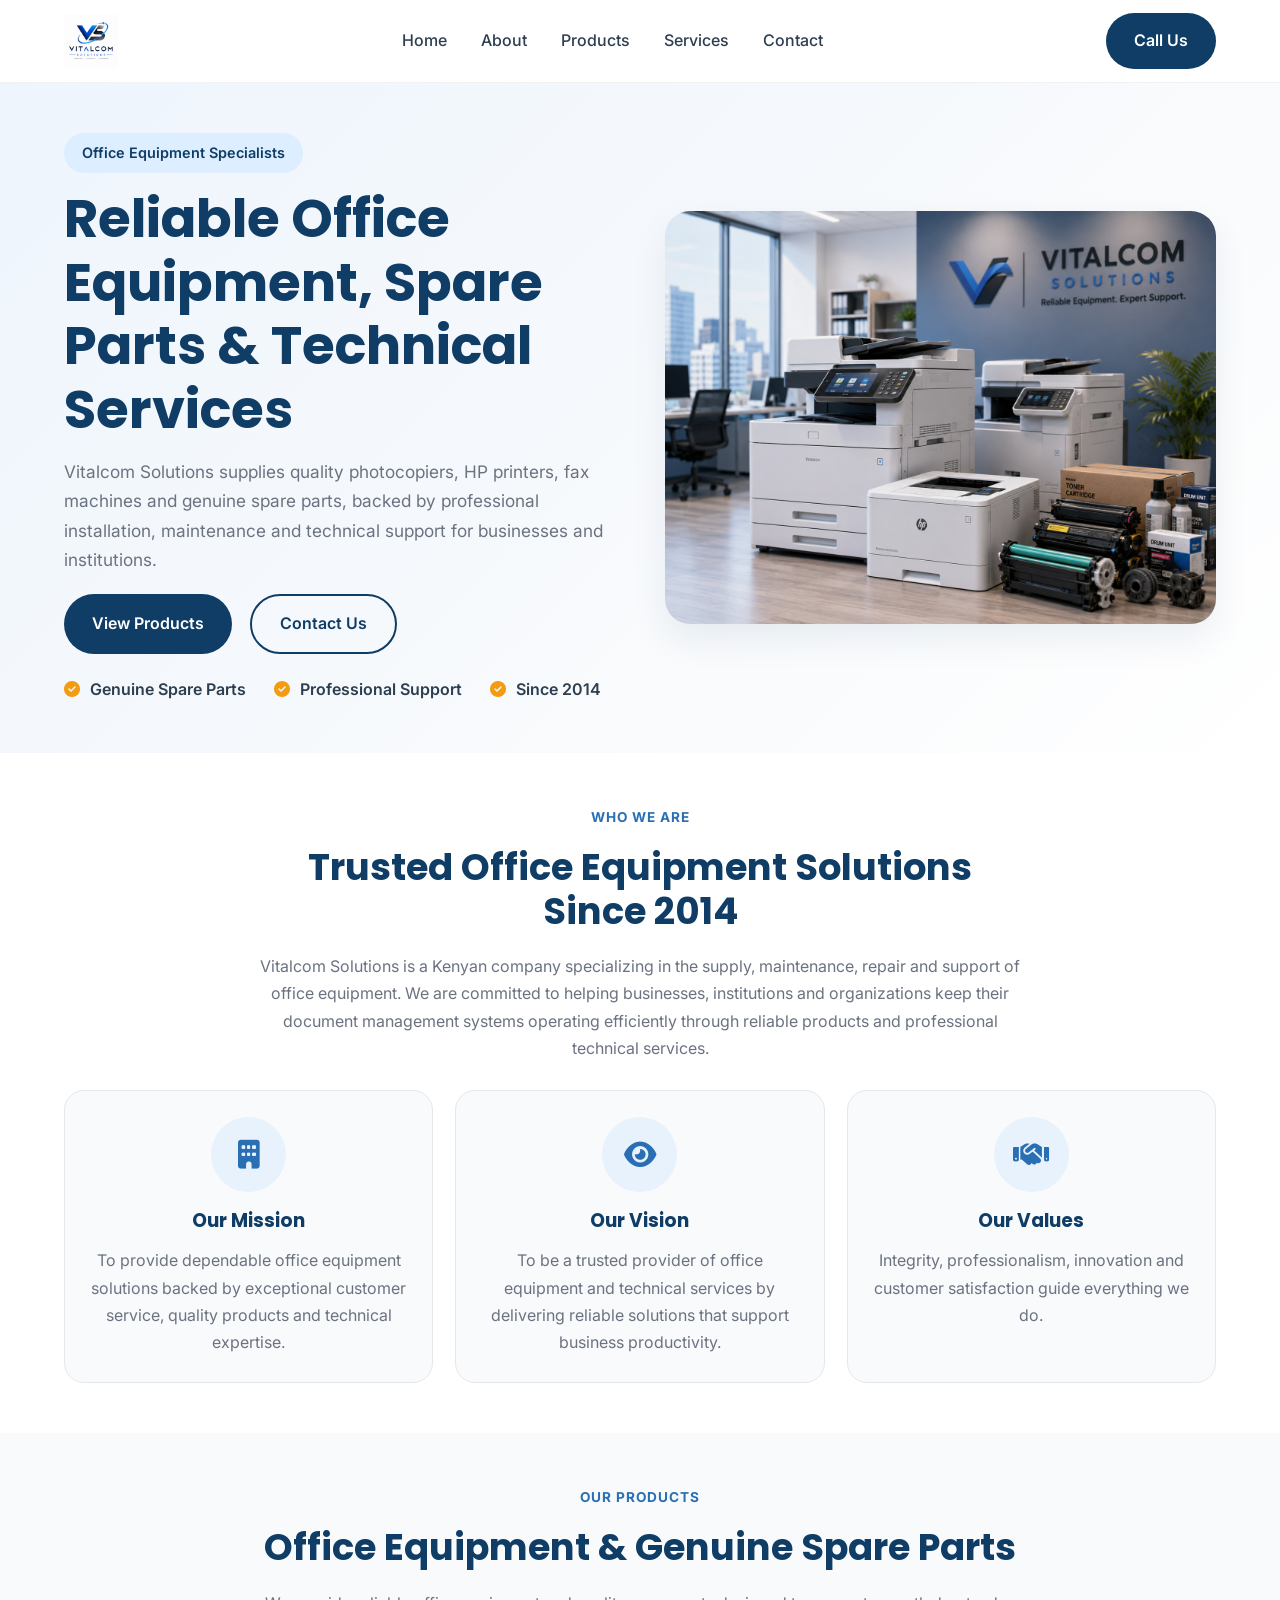
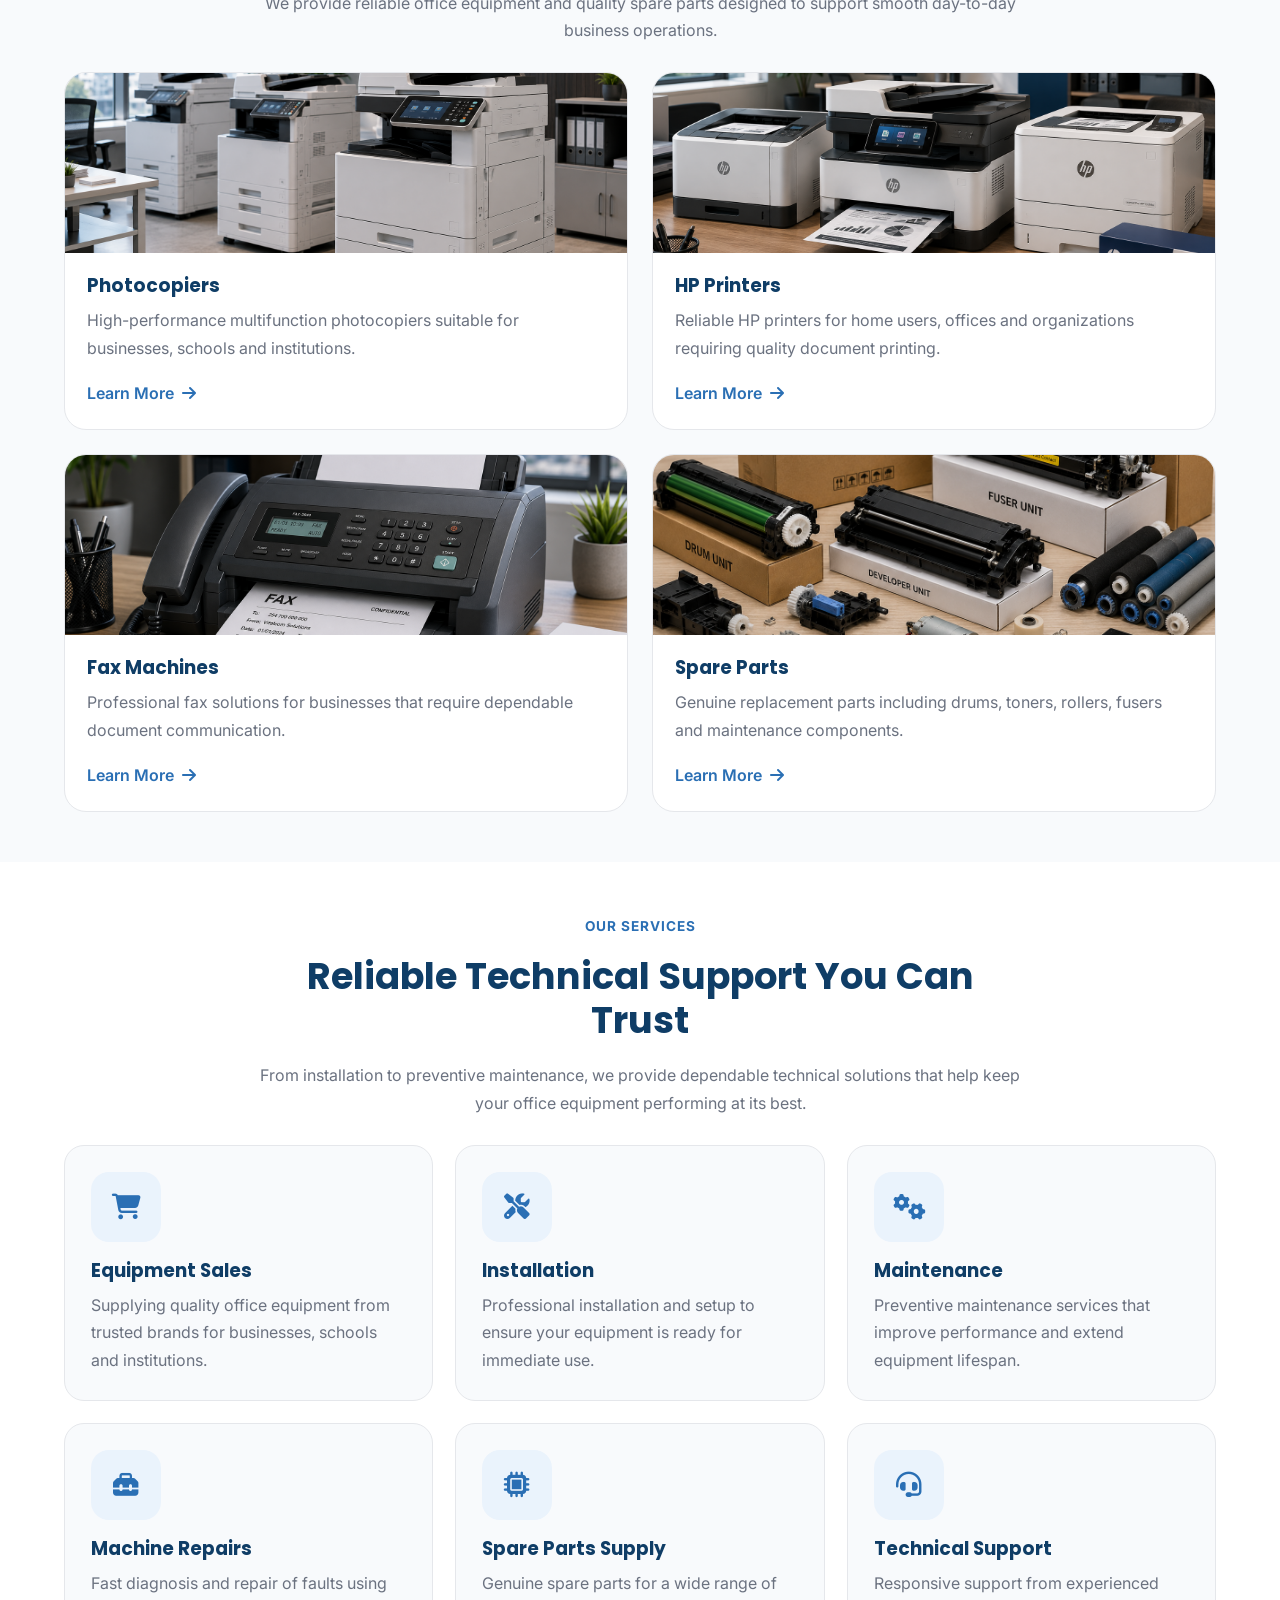
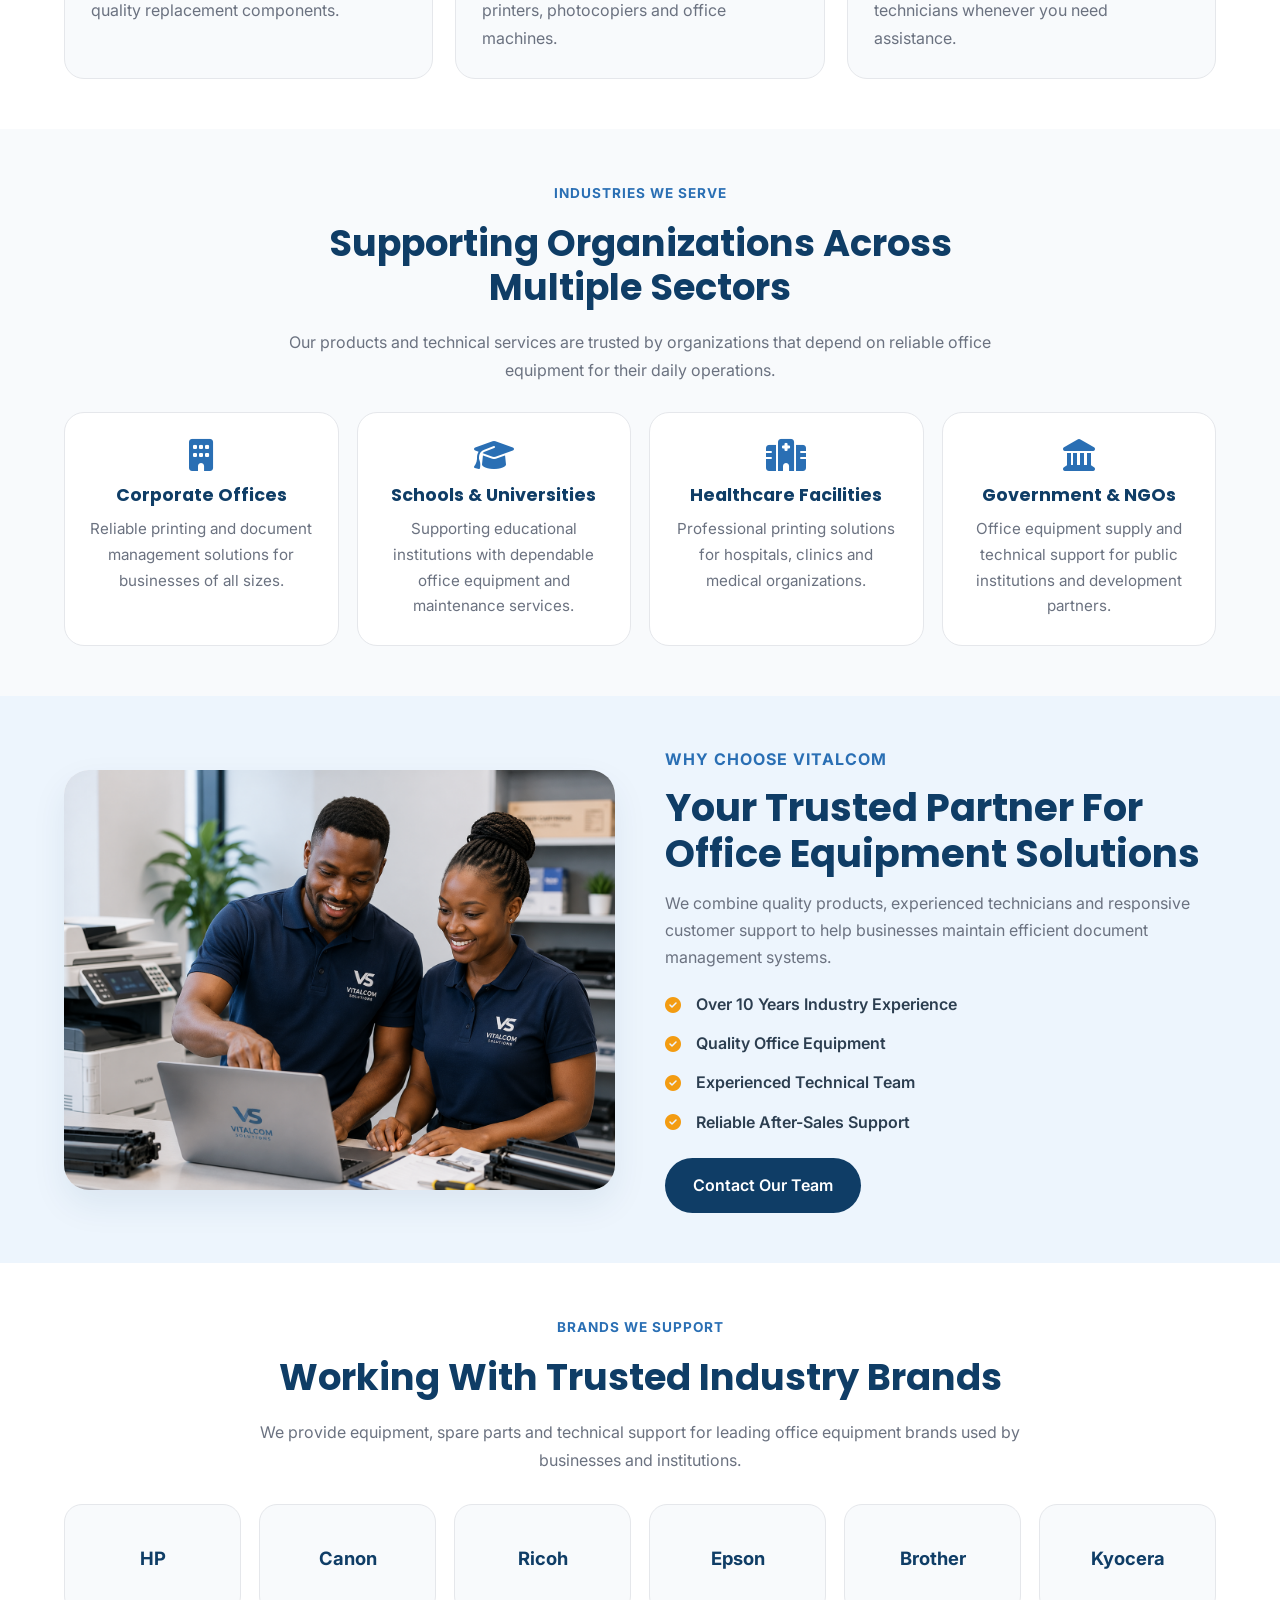
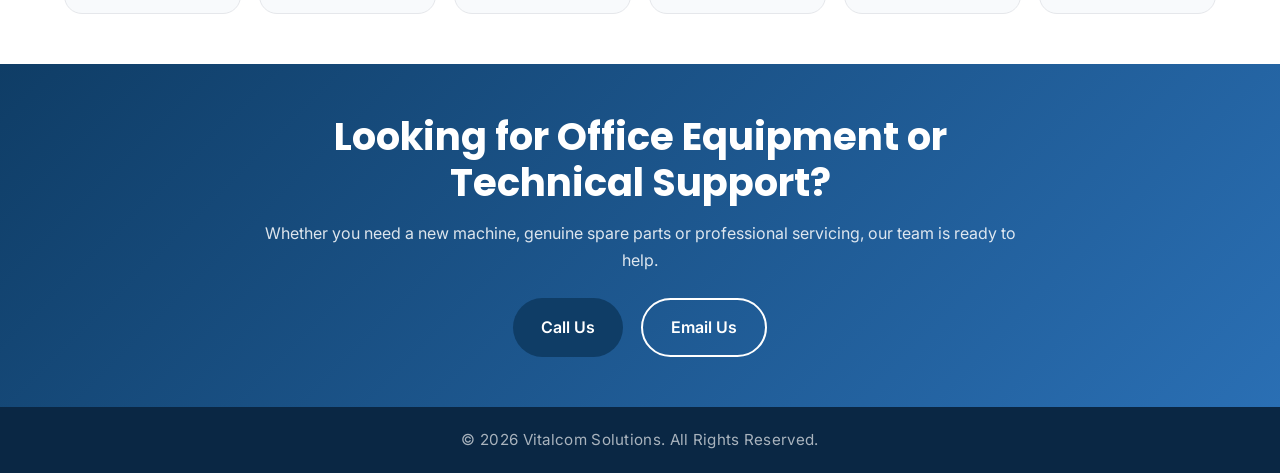
==== commit a9818fc0: "updated version" ====
--- a/index.html
+++ b/index.html
@@ -559,11 +559,13 @@
 
             <div class="brand-card">Ricoh</div>
 
+            <div class="brand-card">Epson</div>
+
             <div class="brand-card">Brother</div>
 
             <div class="brand-card">Kyocera</div>
 
-            <div class="brand-card">Epson</div>
+            
           </div>
         </div>
       </section>
--- a/css/style.css
+++ b/css/style.css
@@ -1073,17 +1073,23 @@
 }
 
 .product-type-grid {
-  display: grid;
-
-  grid-template-columns: repeat(4, 1fr);
+  display: flex;
+
+  flex-wrap: wrap;
+
+  justify-content: center;
+
+  align-items: flex-start;
 
   gap: 22px;
-
-  align-items: start;
-}
-
-.product-type-grid-3 {
-  grid-template-columns: repeat(3, 1fr);
+}
+
+.product-type-grid > .product-type-card {
+  flex: 0 1 calc(25% - 16.5px);
+}
+
+.product-type-grid-3 > .product-type-card {
+  flex-basis: calc(33.333% - 14.667px);
 }
 
 .product-type-card {
@@ -1179,7 +1185,10 @@
 
   overflow: hidden;
 
-  transition: max-height 0.35s ease, opacity 0.3s ease, margin-top 0.35s ease;
+  transition:
+    max-height 0.35s ease,
+    opacity 0.3s ease,
+    margin-top 0.35s ease;
 }
 
 .product-type-card.expanded .type-description {
@@ -1197,11 +1206,17 @@
 }
 
 .spare-items-grid {
-  display: grid;
-
-  grid-template-columns: repeat(6, 1fr);
+  display: flex;
+
+  flex-wrap: wrap;
+
+  justify-content: center;
 
   gap: 14px;
+}
+
+.spare-items-grid > .spare-item-card {
+  flex: 0 1 calc(16.666% - 11.667px);
 }
 
 .spare-item-card {
@@ -1255,28 +1270,28 @@
 }
 
 @media (max-width: 950px) {
-  .spare-items-grid {
-    grid-template-columns: repeat(3, 1fr);
+  .spare-items-grid > .spare-item-card {
+    flex-basis: calc(33.333% - 9.333px);
   }
 }
 
 @media (max-width: 600px) {
-  .spare-items-grid {
-    grid-template-columns: repeat(2, 1fr);
+  .spare-items-grid > .spare-item-card {
+    flex-basis: calc(50% - 7px);
   }
 }
 
 @media (max-width: 950px) {
-  .product-type-grid,
-  .product-type-grid-3 {
-    grid-template-columns: repeat(2, 1fr);
+  .product-type-grid > .product-type-card,
+  .product-type-grid-3 > .product-type-card {
+    flex-basis: calc(50% - 11px);
   }
 }
 
 @media (max-width: 600px) {
-  .product-type-grid,
-  .product-type-grid-3 {
-    grid-template-columns: 1fr;
+  .product-type-grid > .product-type-card,
+  .product-type-grid-3 > .product-type-card {
+    flex-basis: 100%;
   }
 }
 
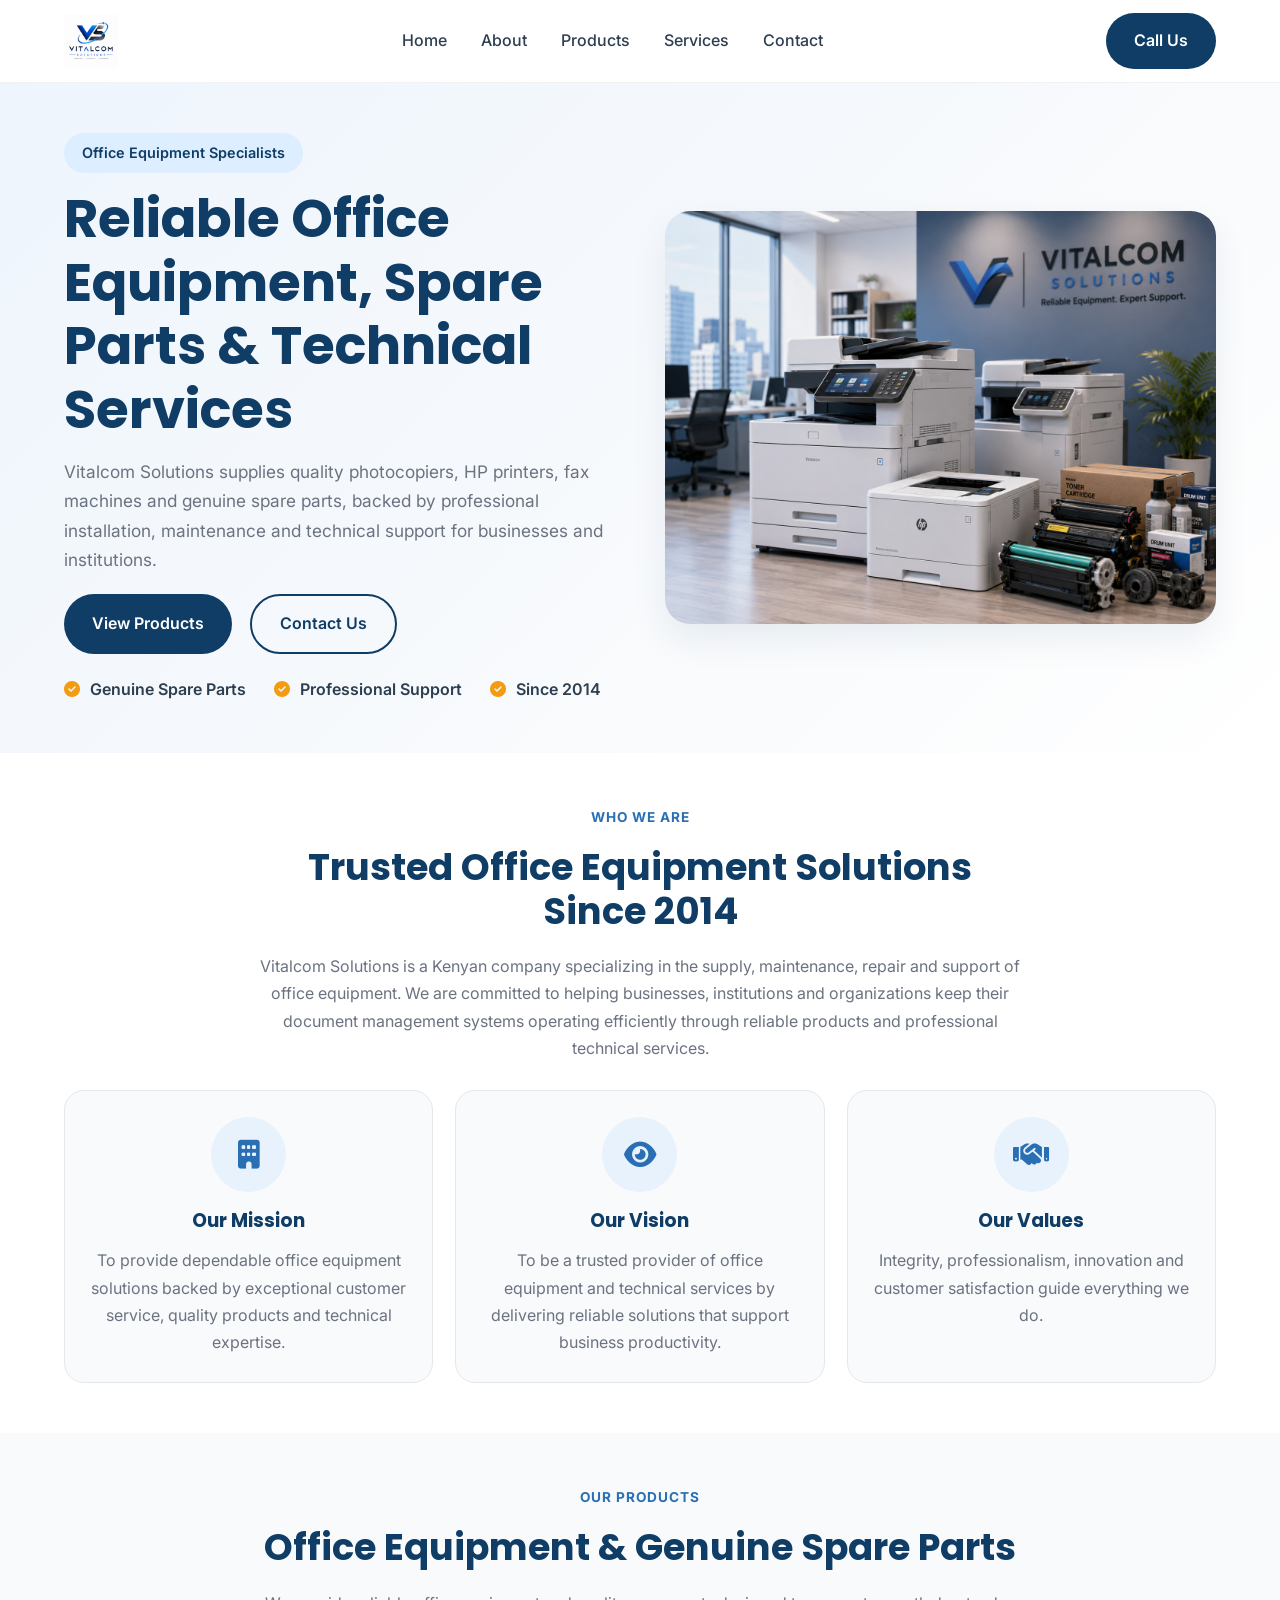
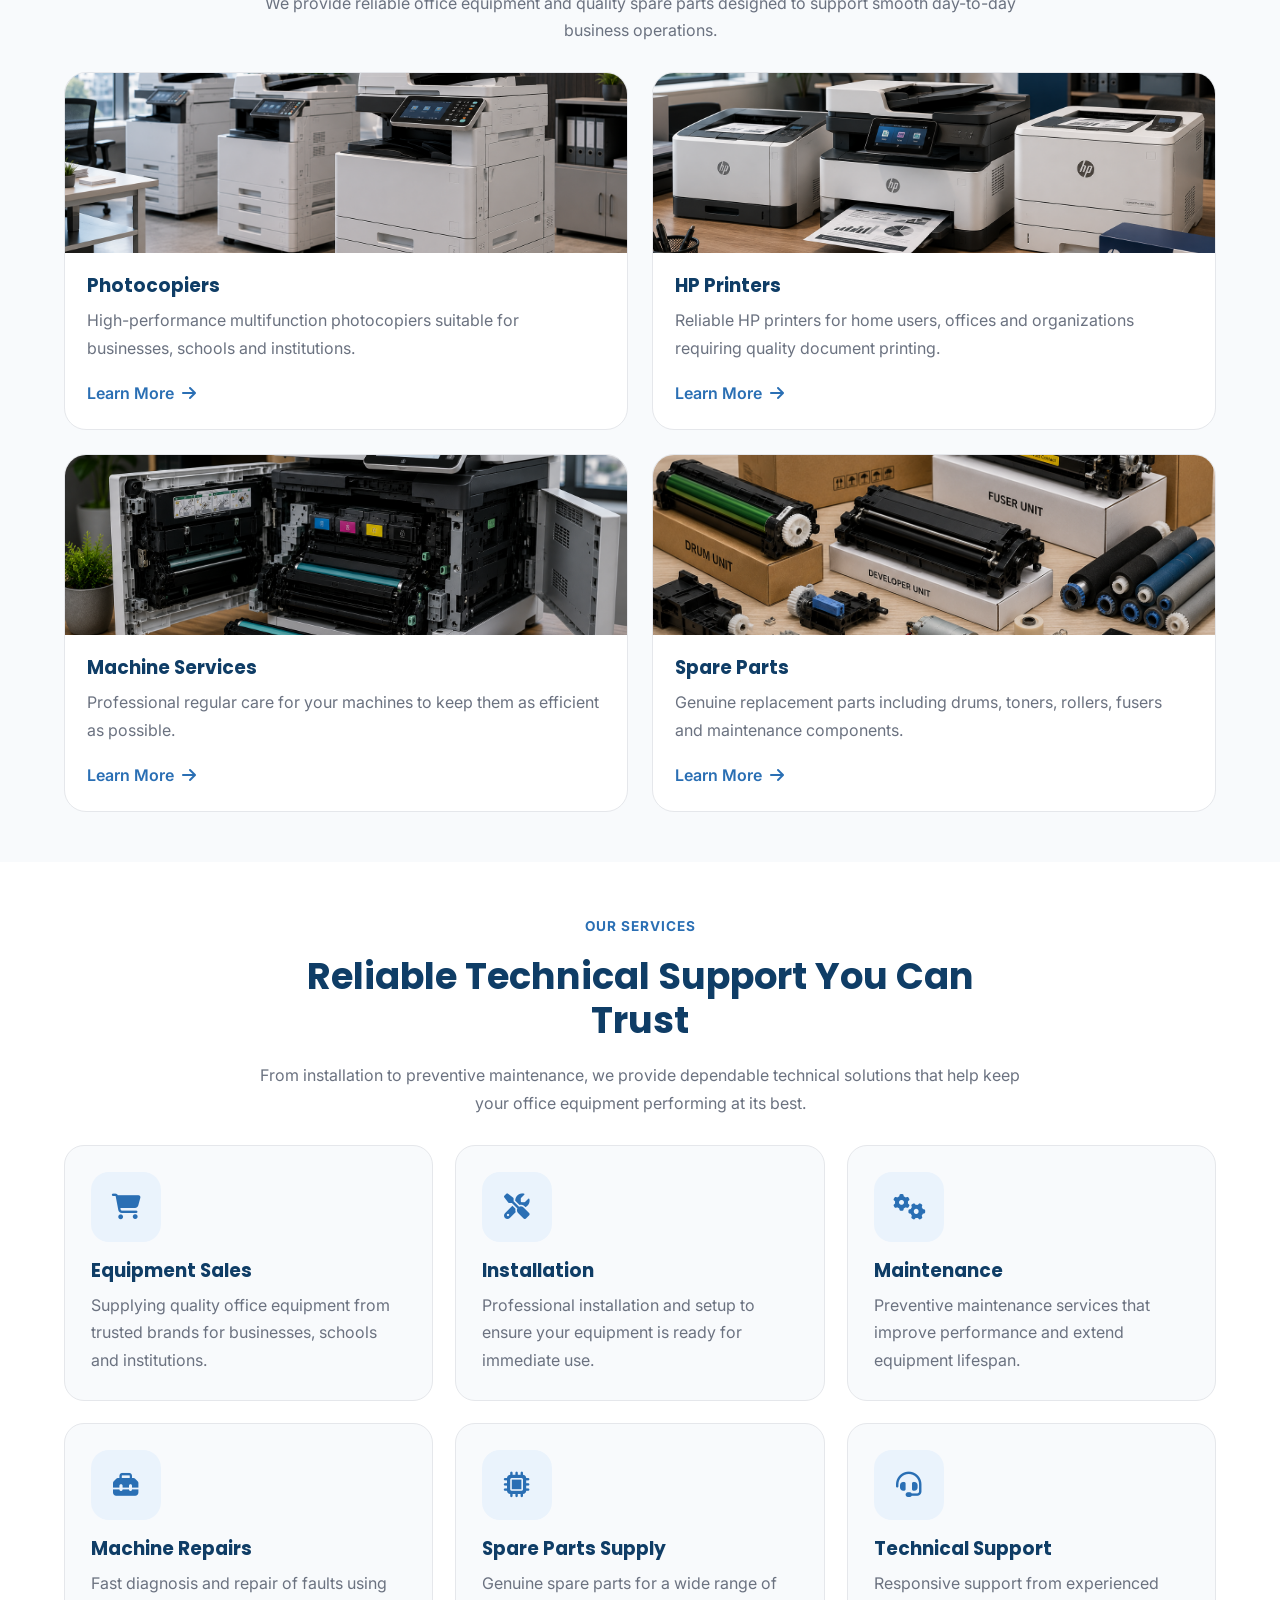
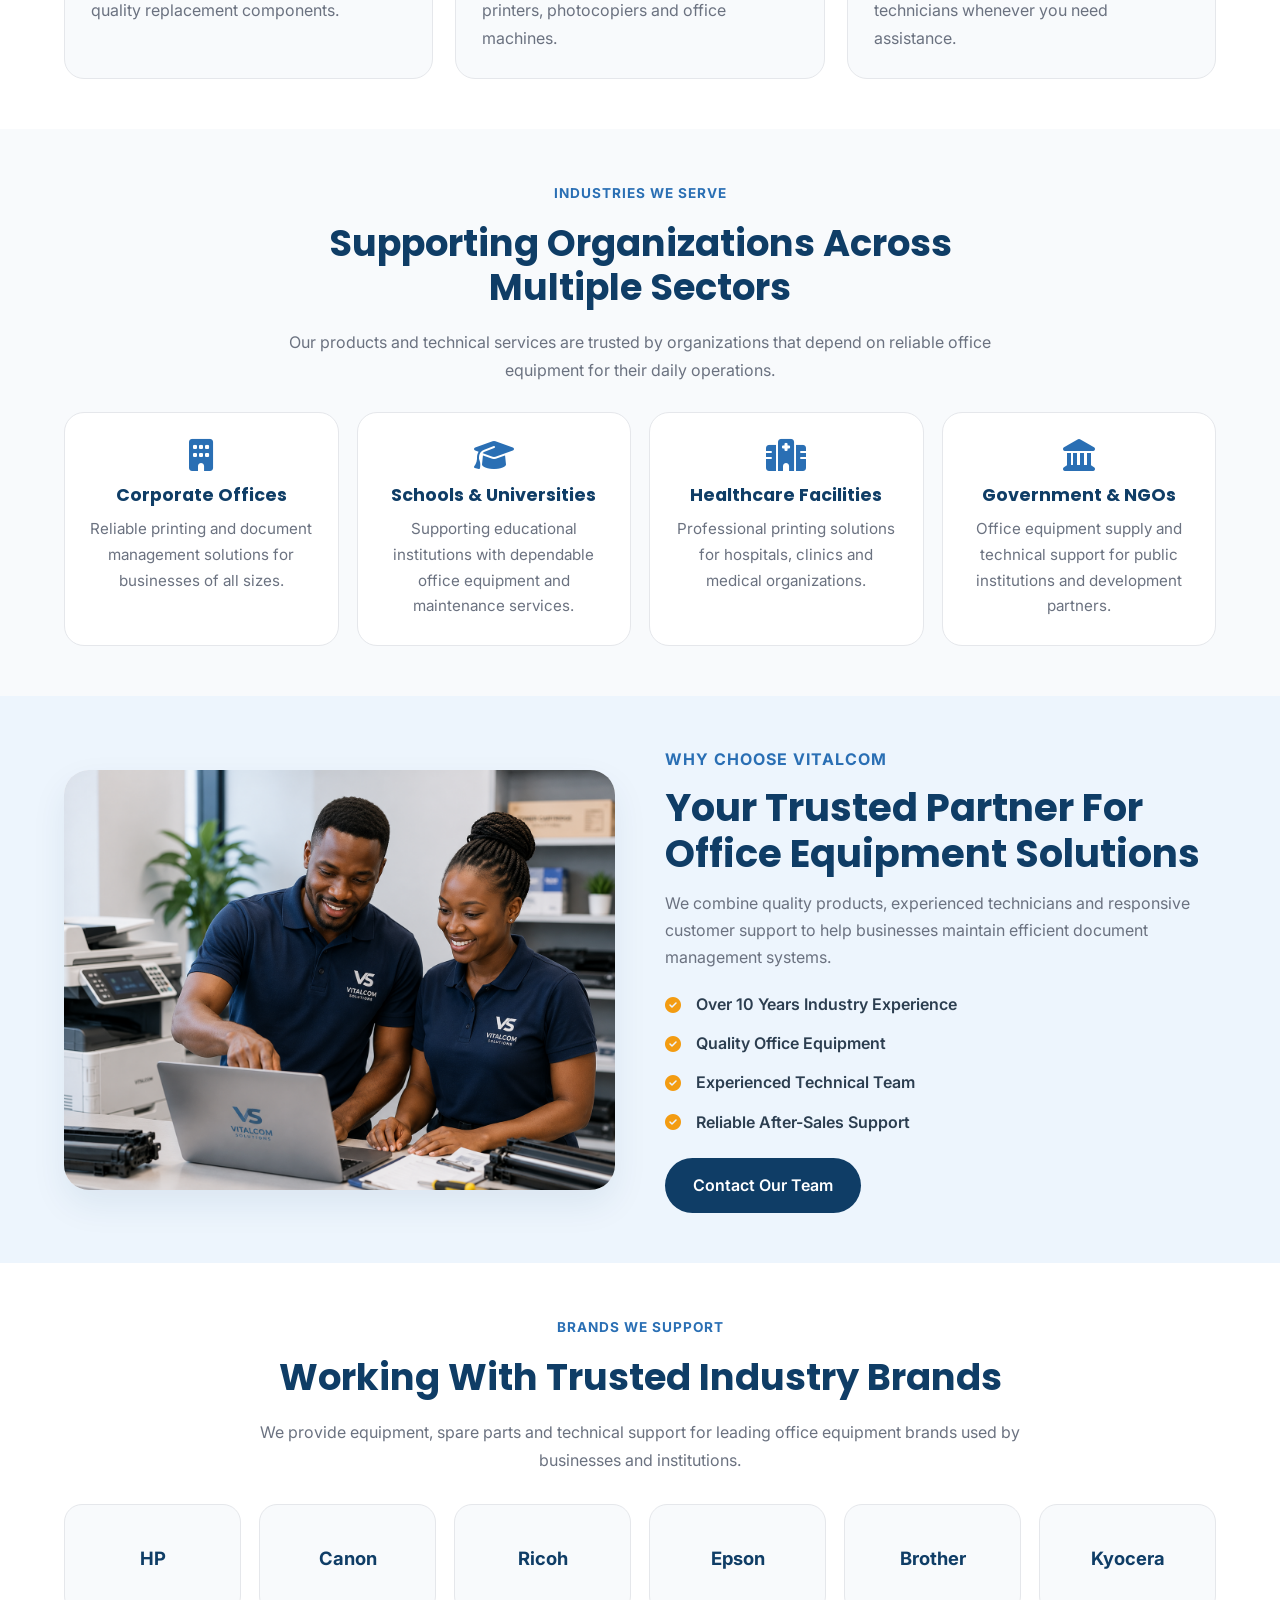
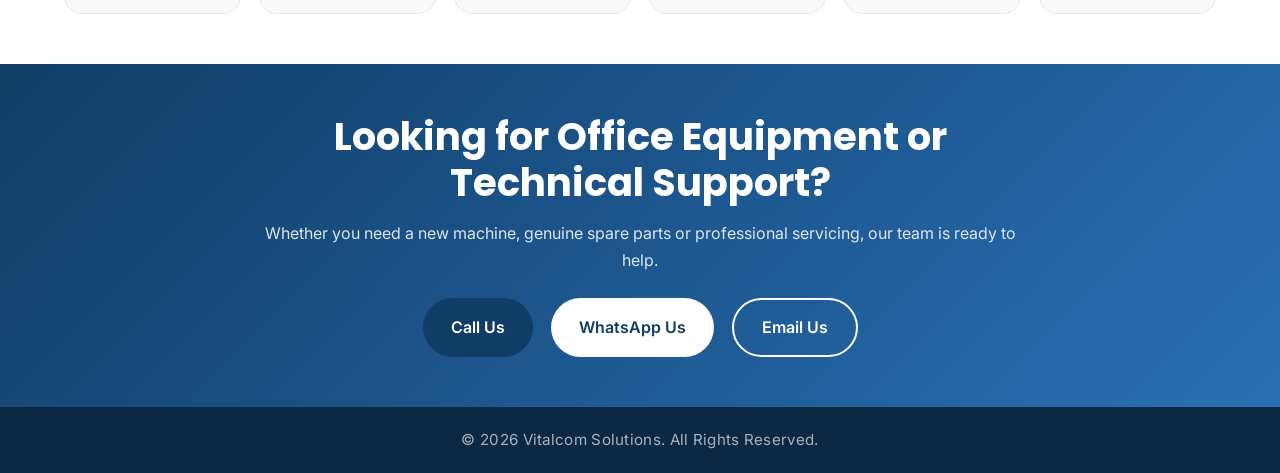
==== commit 12d0a3e1: "updated version" ====
--- a/index.html
+++ b/index.html
@@ -262,15 +262,15 @@
 
             <article class="product-card">
               <div class="product-image">
-                <img src="images/fax-machines.png" alt="Fax Machines" />
+                <img src="images/services.png" alt="Fax Machines" />
               </div>
 
               <div class="product-content">
-                <h3>Fax Machines</h3>
+                <h3>Machine Services</h3>
 
                 <p>
-                  Professional fax solutions for businesses that require
-                  dependable document communication.
+                  Professional regular care for your machines to keep them as
+                  efficient as possible.
                 </p>
 
                 <a href="products.html">
@@ -564,8 +564,6 @@
             <div class="brand-card">Brother</div>
 
             <div class="brand-card">Kyocera</div>
-
-            
           </div>
         </div>
       </section>
@@ -586,6 +584,14 @@
 
             <div class="cta-buttons">
               <a href="tel:+254722715419" class="btn btn-primary"> Call Us </a>
+
+              <a
+                href="https://wa.me/254722715419?text=Hi%2C%20I%27d%20like%20to%20enquire%20about%20your%20office%20equipment"
+                class="btn btn-whatsapp"
+                target="_blank"
+              >
+                WhatsApp Us
+              </a>
 
               <a
                 href="mailto:vitalcomsolutions@gmail.com?subject=Office%20Equipment%20Enquiry"
--- a/css/style.css
+++ b/css/style.css
@@ -936,6 +936,17 @@
   color: var(--primary);
 }
 
+.contact-cta .btn-whatsapp {
+  background: white;
+  color: var(--primary);
+}
+
+.contact-cta .btn-whatsapp:hover {
+  background: var(--accent);
+  color: white;
+  transform: translateY(-2px);
+}
+
 @media (max-width: 650px) {
   .cta-buttons {
     flex-direction: column;
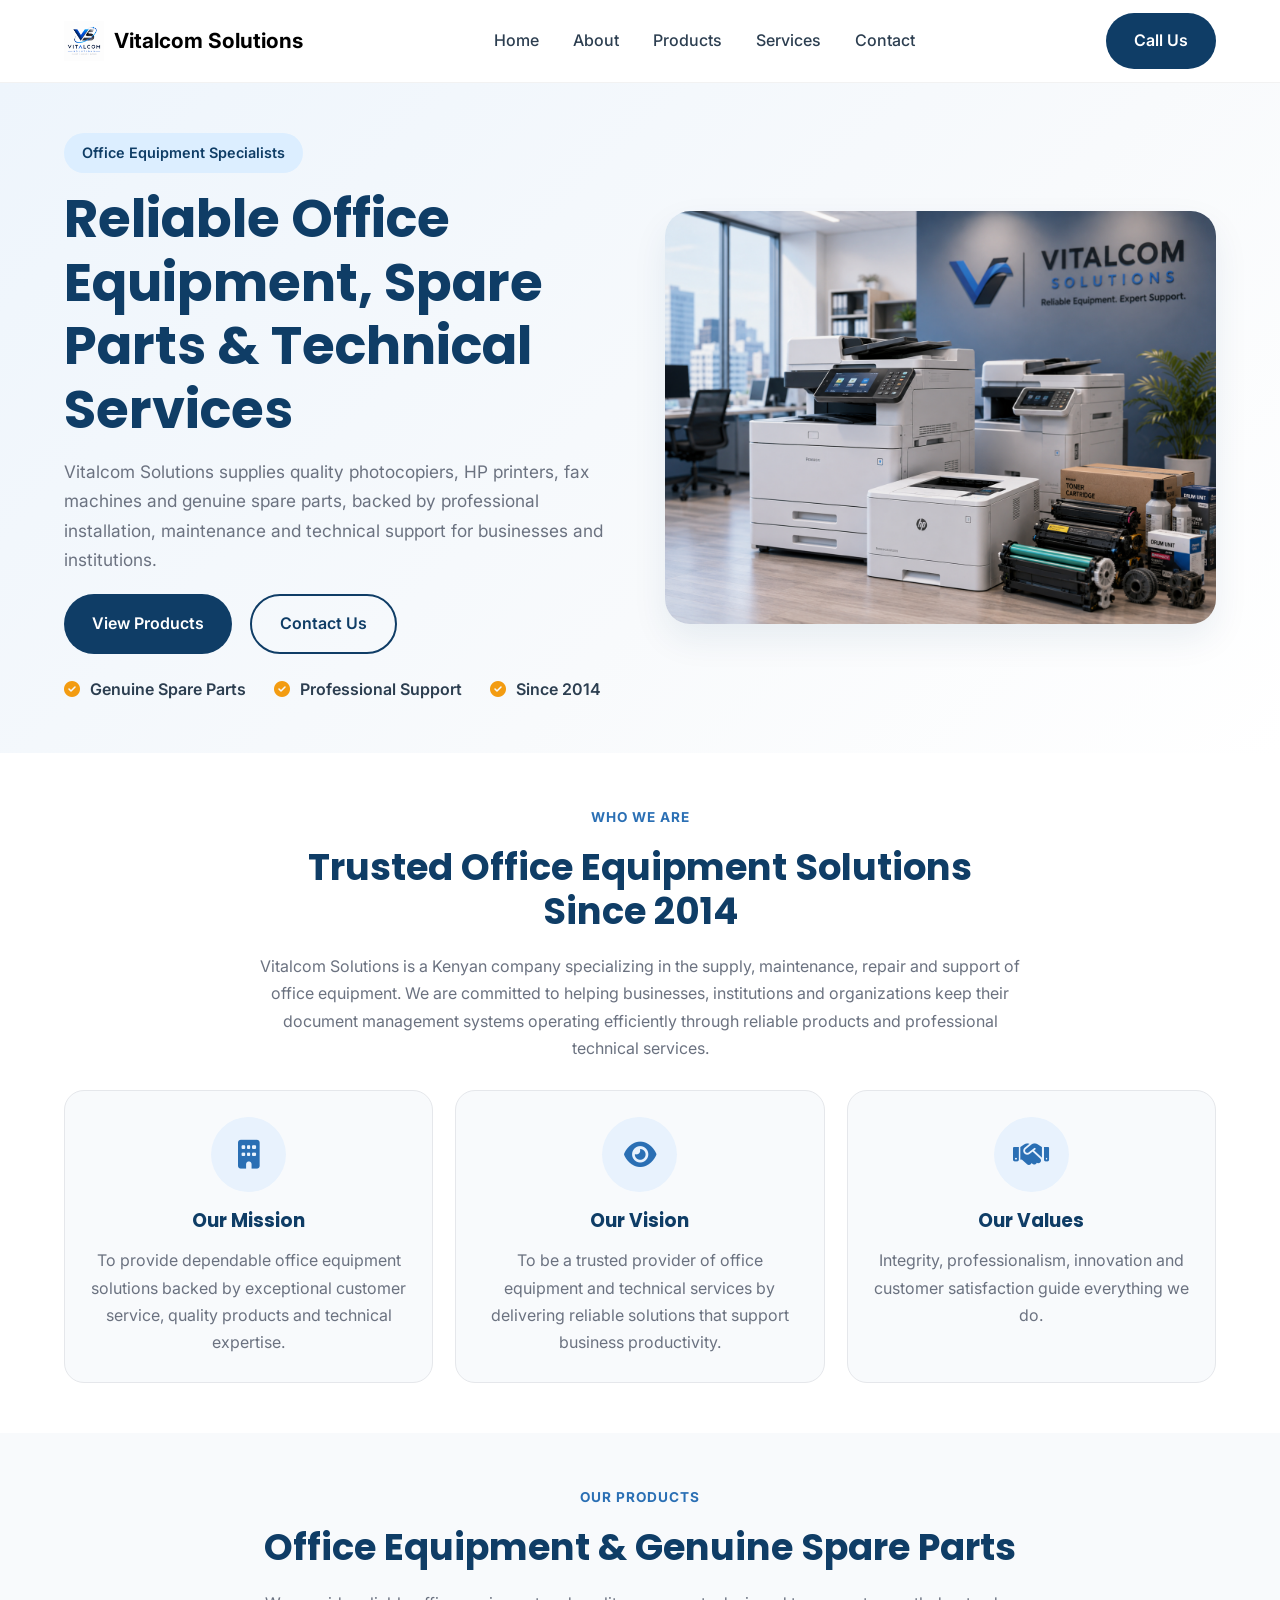
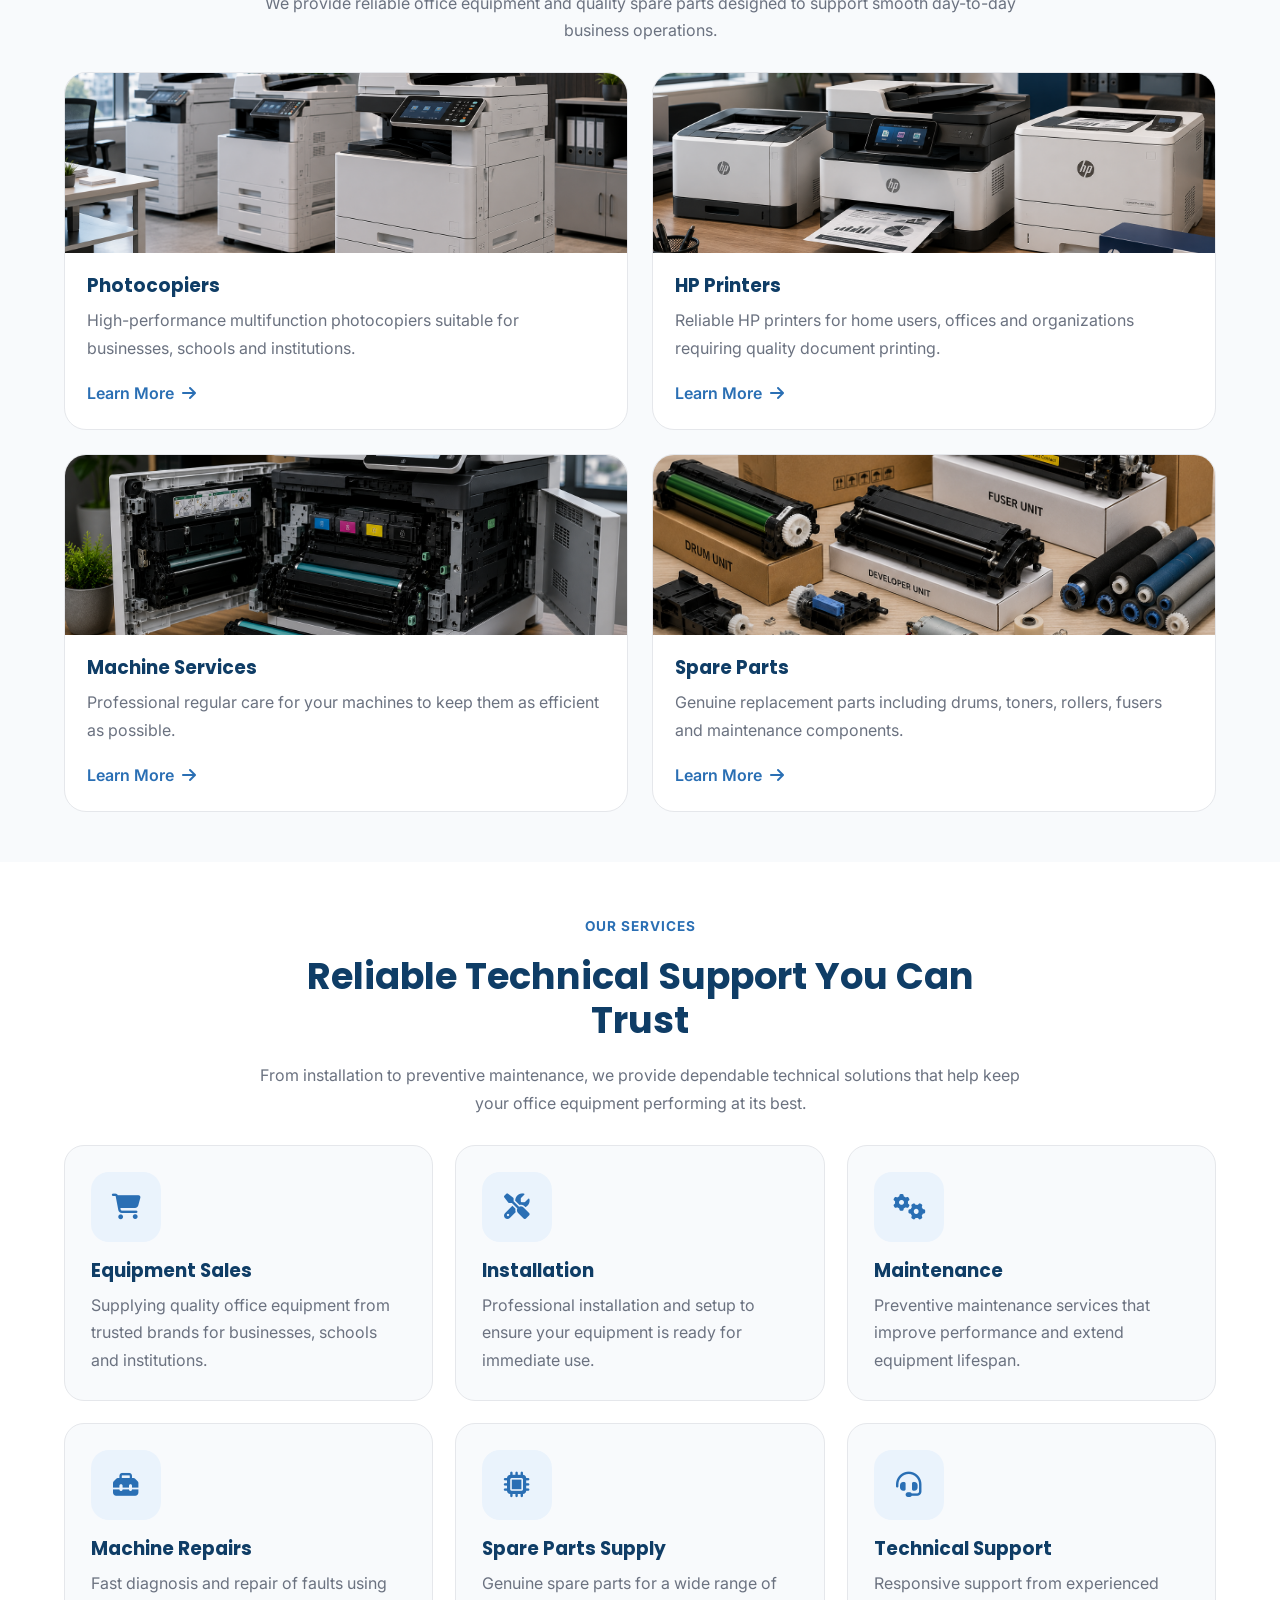
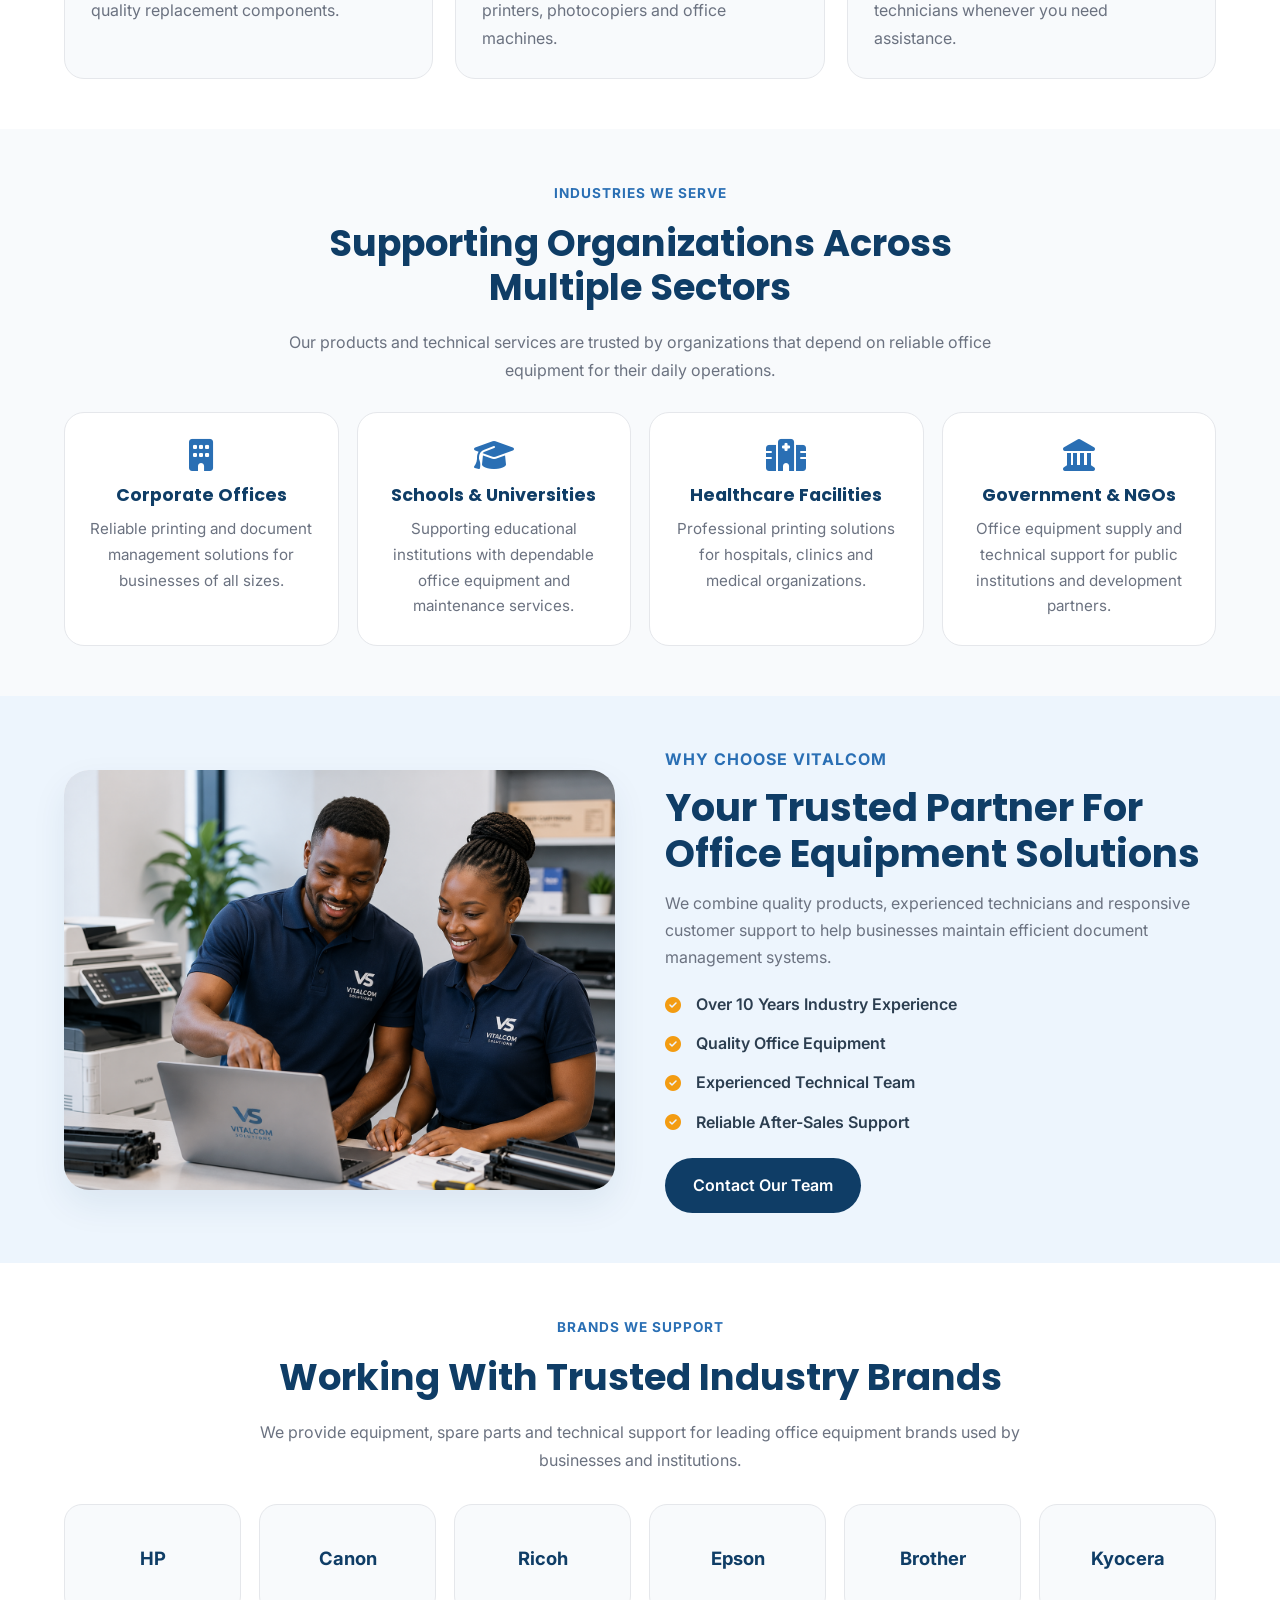
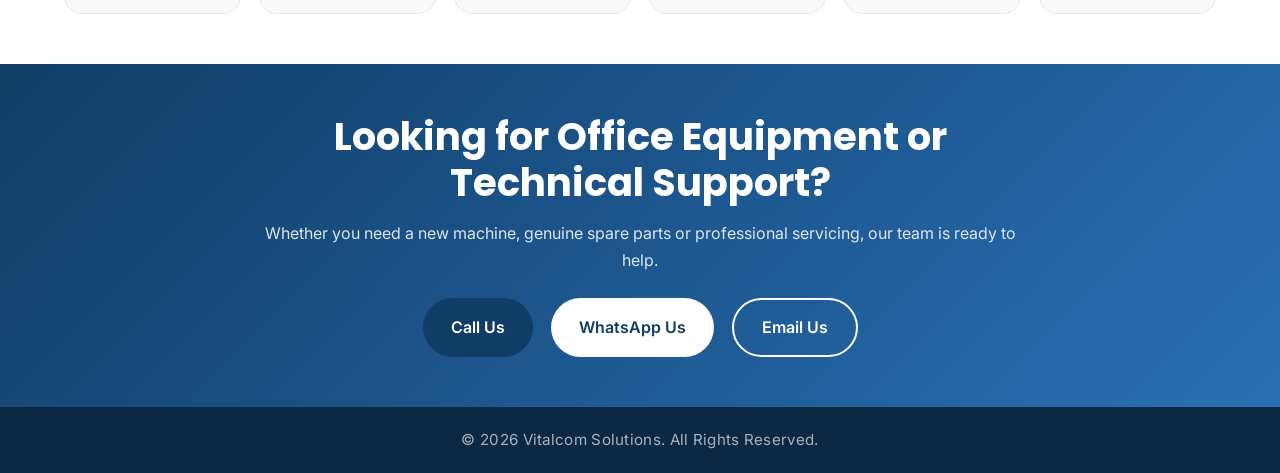
==== commit 42a61738: "updated version" ====
--- a/index.html
+++ b/index.html
@@ -42,6 +42,7 @@
       <div class="container">
         <a href="index.html" class="logo">
           <img src="images/vslogo.png" alt="Vitalcom Solutions Logo" />
+          <span class="logo-text">Vitalcom Solutions</span>
         </a>
 
         <nav class="navbar" id="navbar">
--- a/css/style.css
+++ b/css/style.css
@@ -134,9 +134,25 @@
   height: 82px;
 }
 
+.logo {
+  display: flex;
+  align-items: center;
+  gap: 10px;
+  text-decoration: none;
+}
+
 .logo img {
-  height: 54px;
-}
+  height: 40px; /* adjust to your logo's actual size */
+  width: auto;
+}
+
+.logo-text {
+  font-size: 1.3rem;
+  font-weight: 700;
+  color: #000; /* change to match your brand color */
+  white-space: nowrap;
+}
+
 
 .nav-links {
   display: flex;
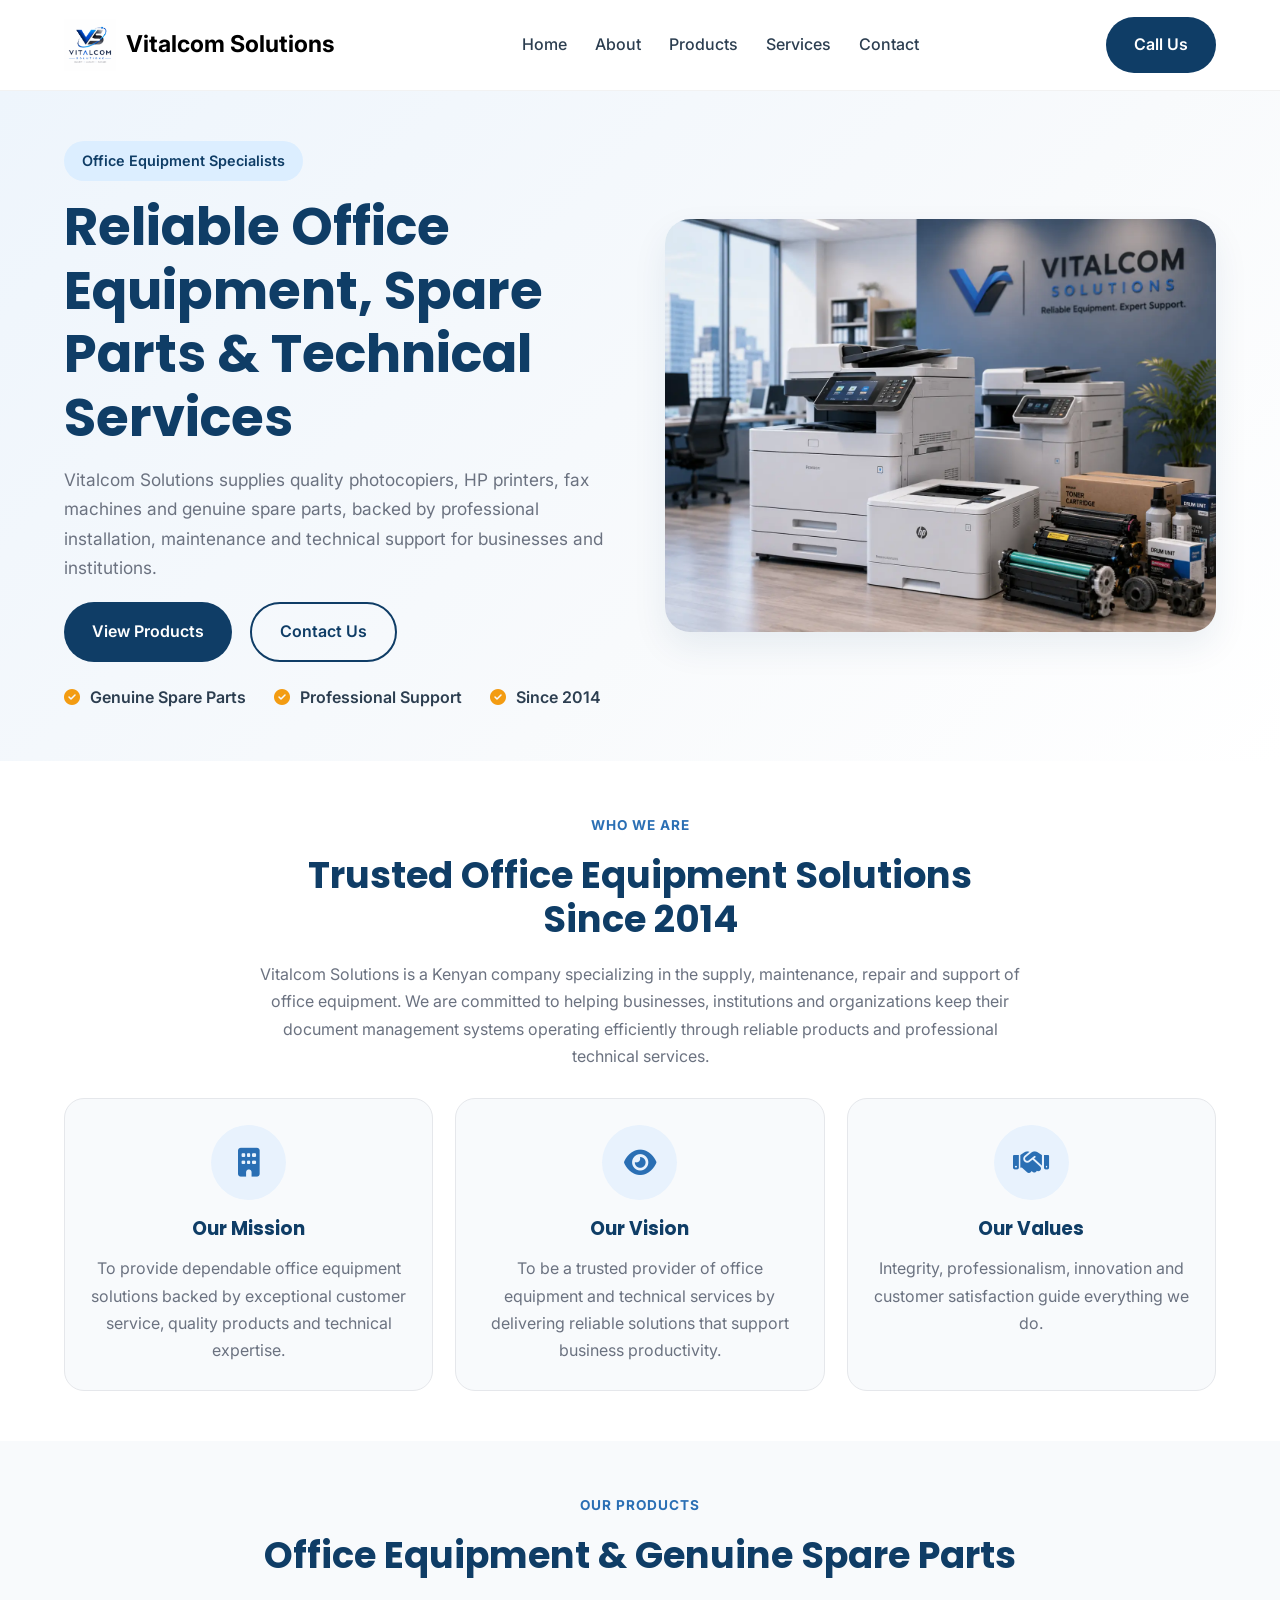
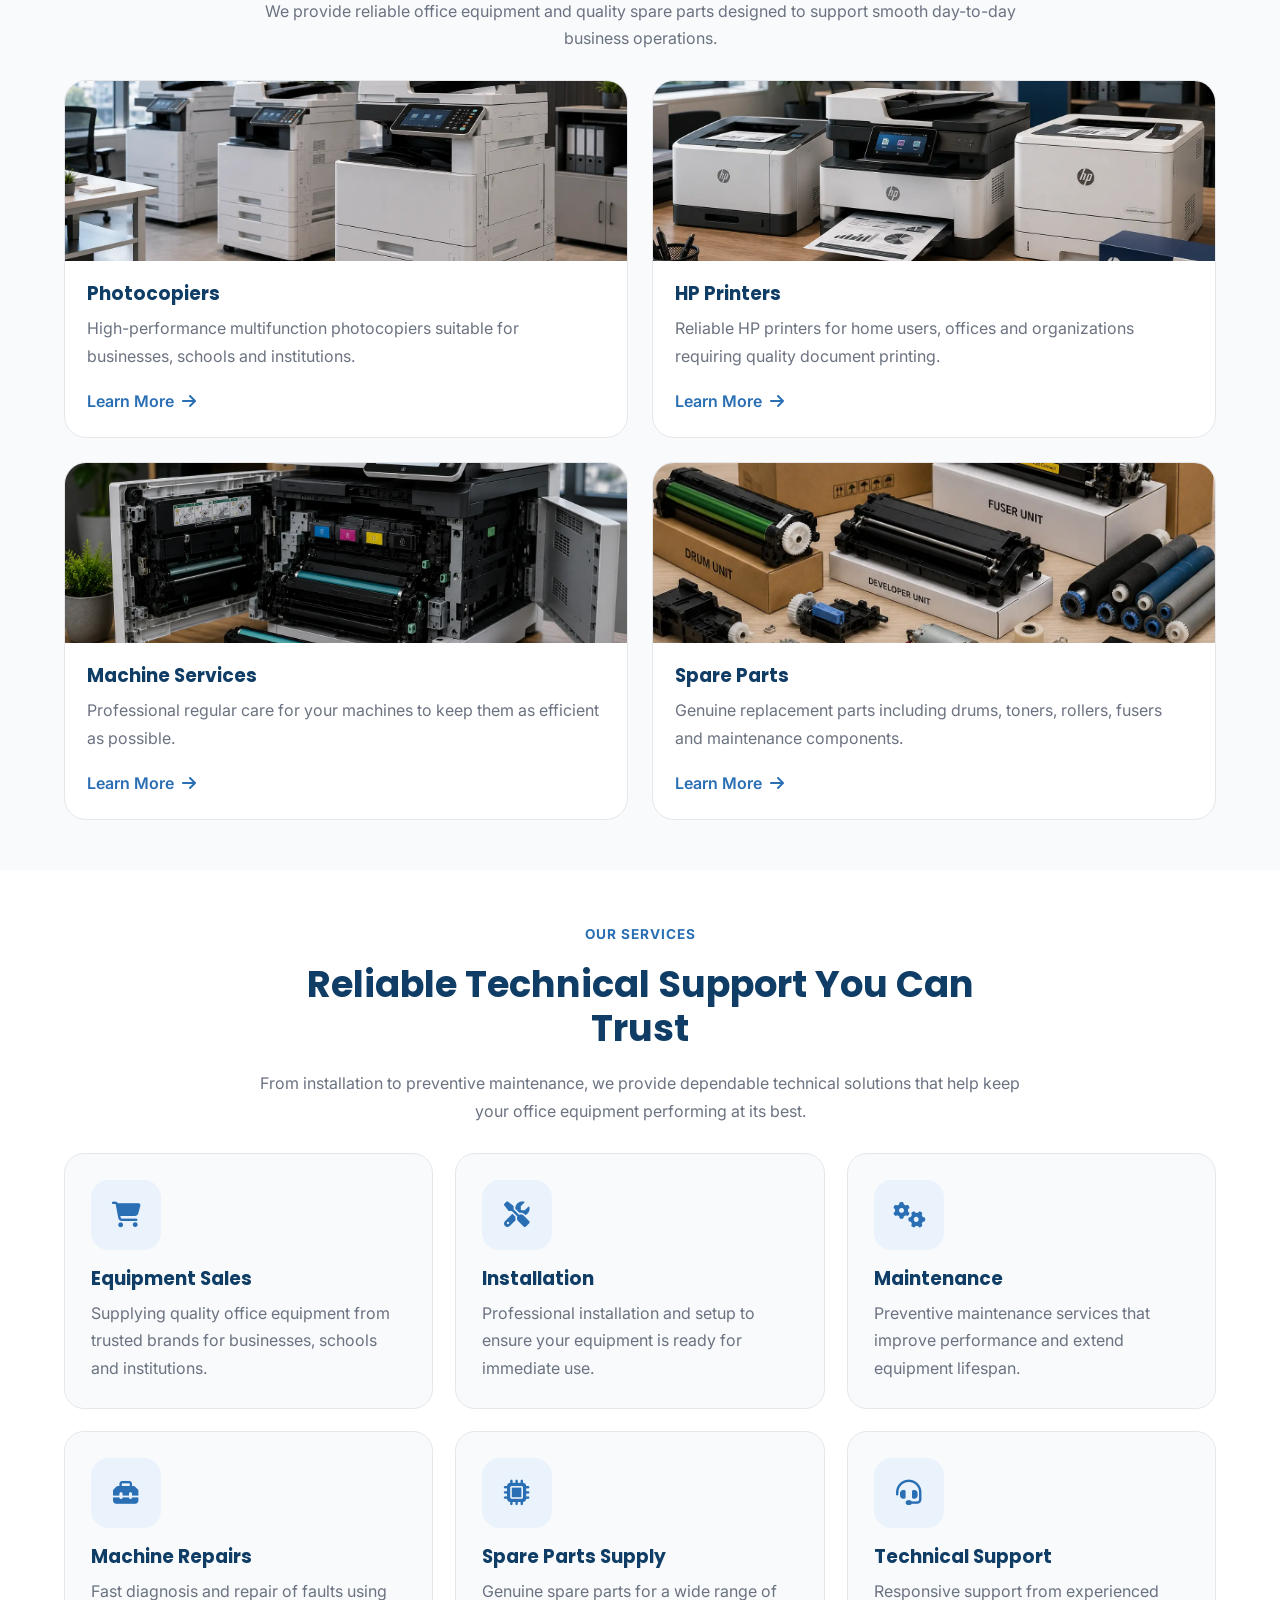
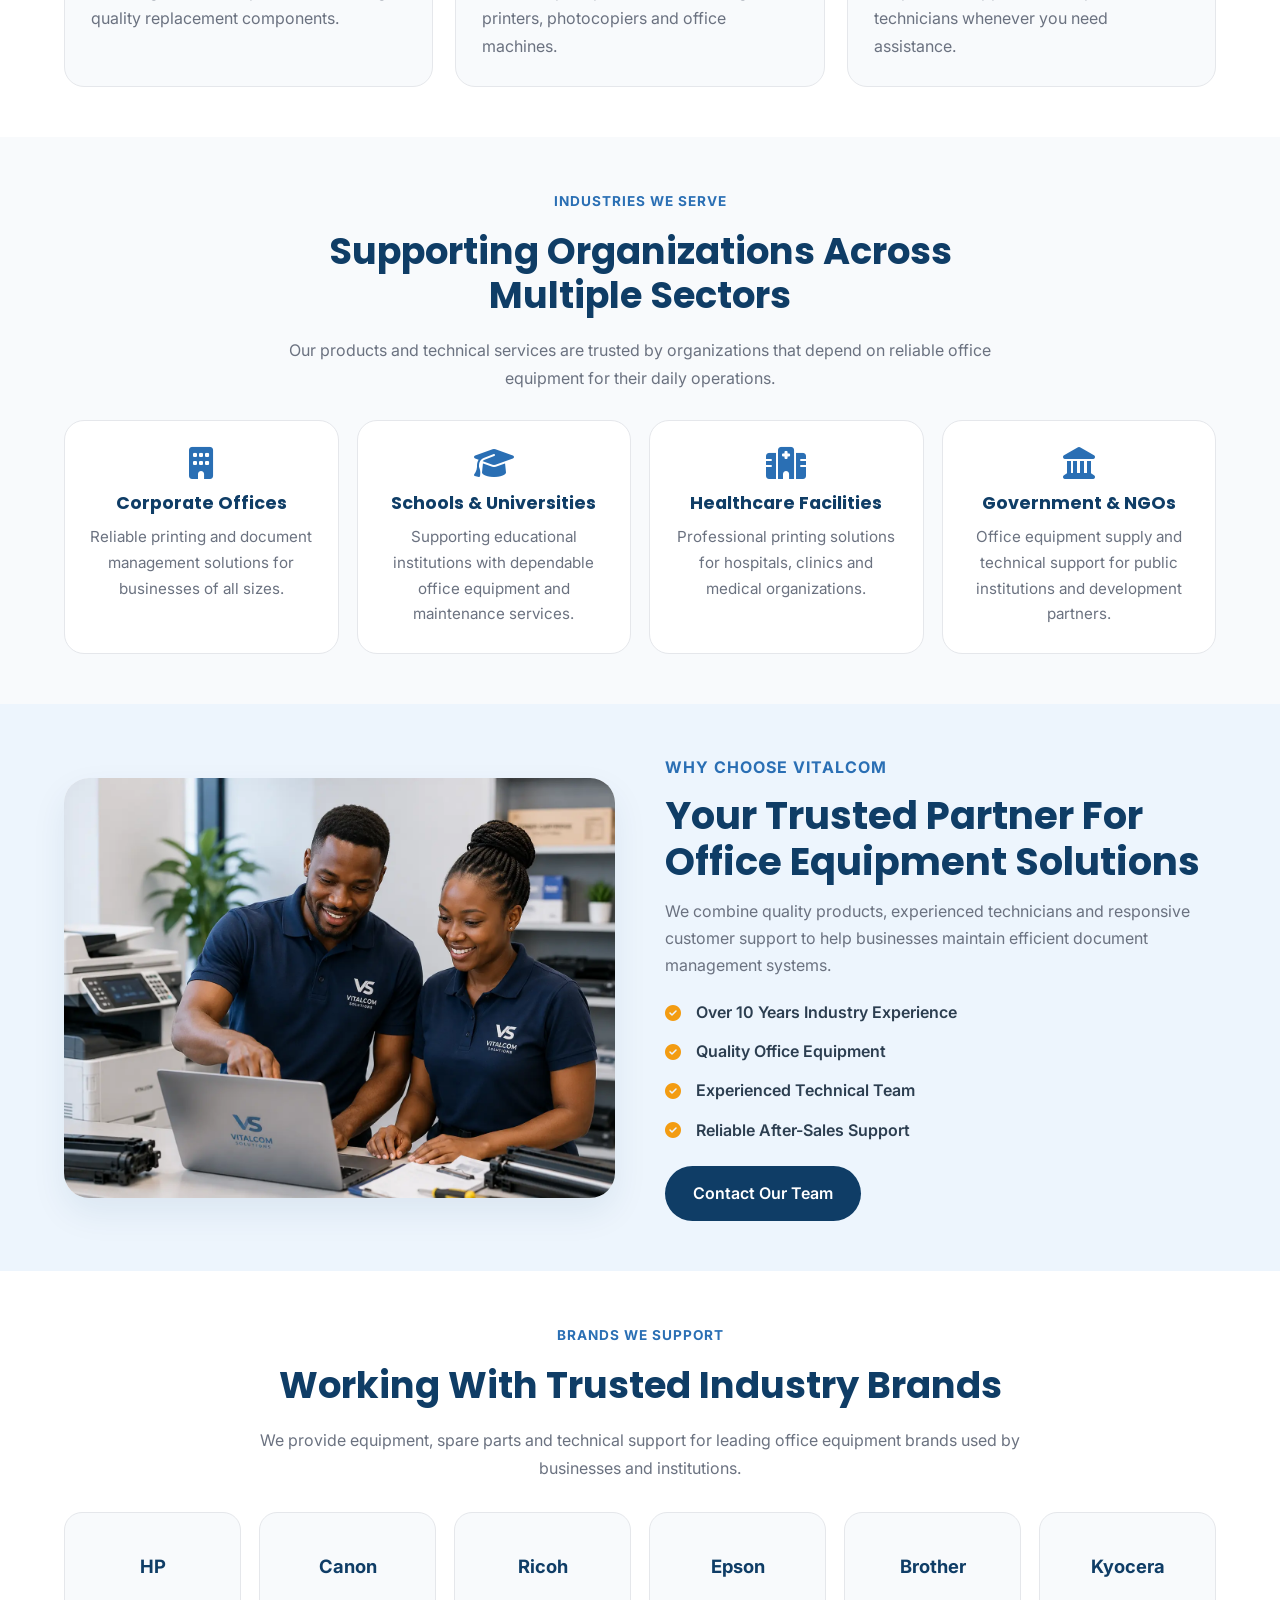
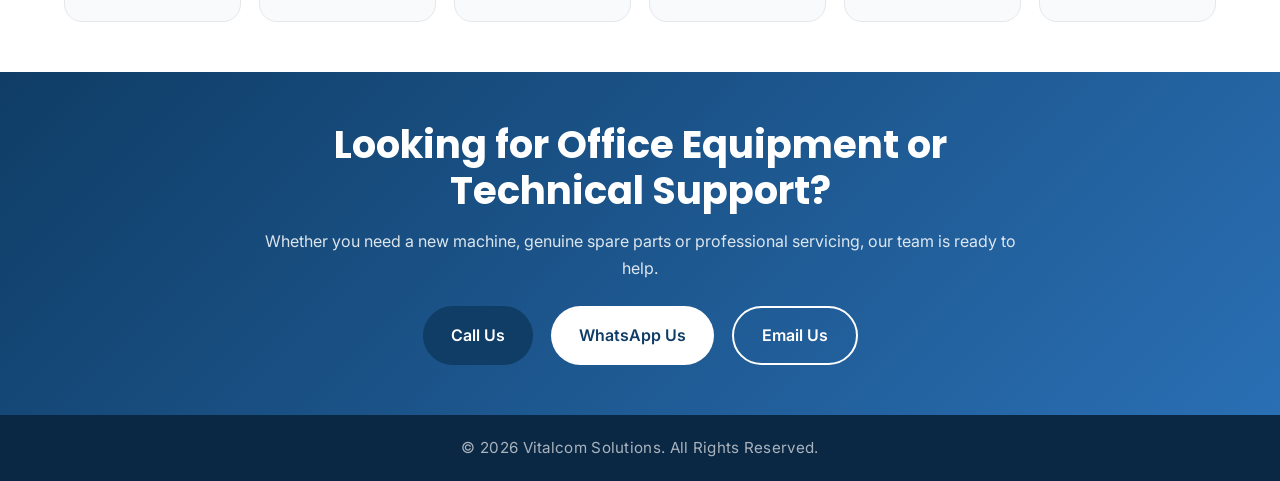
==== commit 7b1018bc: "updated version" ====
--- a/index.html
+++ b/index.html
@@ -31,6 +31,8 @@
       rel="stylesheet"
       href="https://cdnjs.cloudflare.com/ajax/libs/font-awesome/6.7.2/css/all.min.css"
     />
+
+    <link rel="icon" href="/images/vslogo.webp" />
   </head>
 
   <body>
@@ -41,7 +43,7 @@
     <header class="header">
       <div class="container">
         <a href="index.html" class="logo">
-          <img src="images/vslogo.png" alt="Vitalcom Solutions Logo" />
+          <img src="images/vslogo.webp" alt="Vitalcom Solutions Logo" />
           <span class="logo-text">Vitalcom Solutions</span>
         </a>
 
@@ -128,7 +130,7 @@
           <div class="hero-image">
             <div class="hero-image-placeholder">
               <img
-                src="images/hero.png"
+                src="images/hero.webp"
                 alt="Vitalcom Solutions office equipment"
               />
             </div>
@@ -217,7 +219,7 @@
 
             <article class="product-card">
               <div class="product-image">
-                <img src="images/photocopiers.png" alt="Photocopiers" />
+                <img src="images/photocopiers.webp" alt="Photocopiers" />
               </div>
 
               <div class="product-content">
@@ -240,7 +242,7 @@
 
             <article class="product-card">
               <div class="product-image">
-                <img src="images/hp-printers.png" alt="HP Printers" />
+                <img src="images/hp-printers.webp" alt="HP Printers" />
               </div>
 
               <div class="product-content">
@@ -263,7 +265,7 @@
 
             <article class="product-card">
               <div class="product-image">
-                <img src="images/services.png" alt="Fax Machines" />
+                <img src="images/services.webp" alt="Fax Machines" />
               </div>
 
               <div class="product-content">
@@ -286,7 +288,7 @@
 
             <article class="product-card">
               <div class="product-image">
-                <img src="images/spare-parts.png" alt="Spare Parts" />
+                <img src="images/spare-parts.webp" alt="Spare Parts" />
               </div>
 
               <div class="product-content">
@@ -485,7 +487,7 @@
           <div class="why-image">
             <div class="why-placeholder">
               <img
-                src="images/vs-team.png"
+                src="images/vs-team.webp"
                 alt="Vitalcom Solutions technical team"
               />
             </div>
--- a/css/style.css
+++ b/css/style.css
@@ -131,7 +131,7 @@
   align-items: center;
   justify-content: space-between;
 
-  height: 82px;
+  height: 90px;
 }
 
 .logo {
@@ -142,12 +142,12 @@
 }
 
 .logo img {
-  height: 40px; /* adjust to your logo's actual size */
+  height: 52px; /* adjust to your logo's actual size */
   width: auto;
 }
 
 .logo-text {
-  font-size: 1.3rem;
+  font-size: 1.45rem;
   font-weight: 700;
   color: #000; /* change to match your brand color */
   white-space: nowrap;
@@ -156,7 +156,7 @@
 
 .nav-links {
   display: flex;
-  gap: 34px;
+  gap: 28px;
 }
 
 .nav-links a {
@@ -324,8 +324,6 @@
   }
 
   .mobile-menu {
-    order: -1;
-
     display: block;
   }
 
@@ -337,7 +335,7 @@
     position: fixed;
 
     top: 0;
-    left: 0;
+    right: 0;
 
     width: min(280px, 78%);
     height: 100vh;
@@ -350,7 +348,7 @@
 
     box-shadow: var(--shadow);
 
-    transform: translateX(-100%);
+    transform: translateX(100%);
 
     transition: transform 0.35s ease;
 
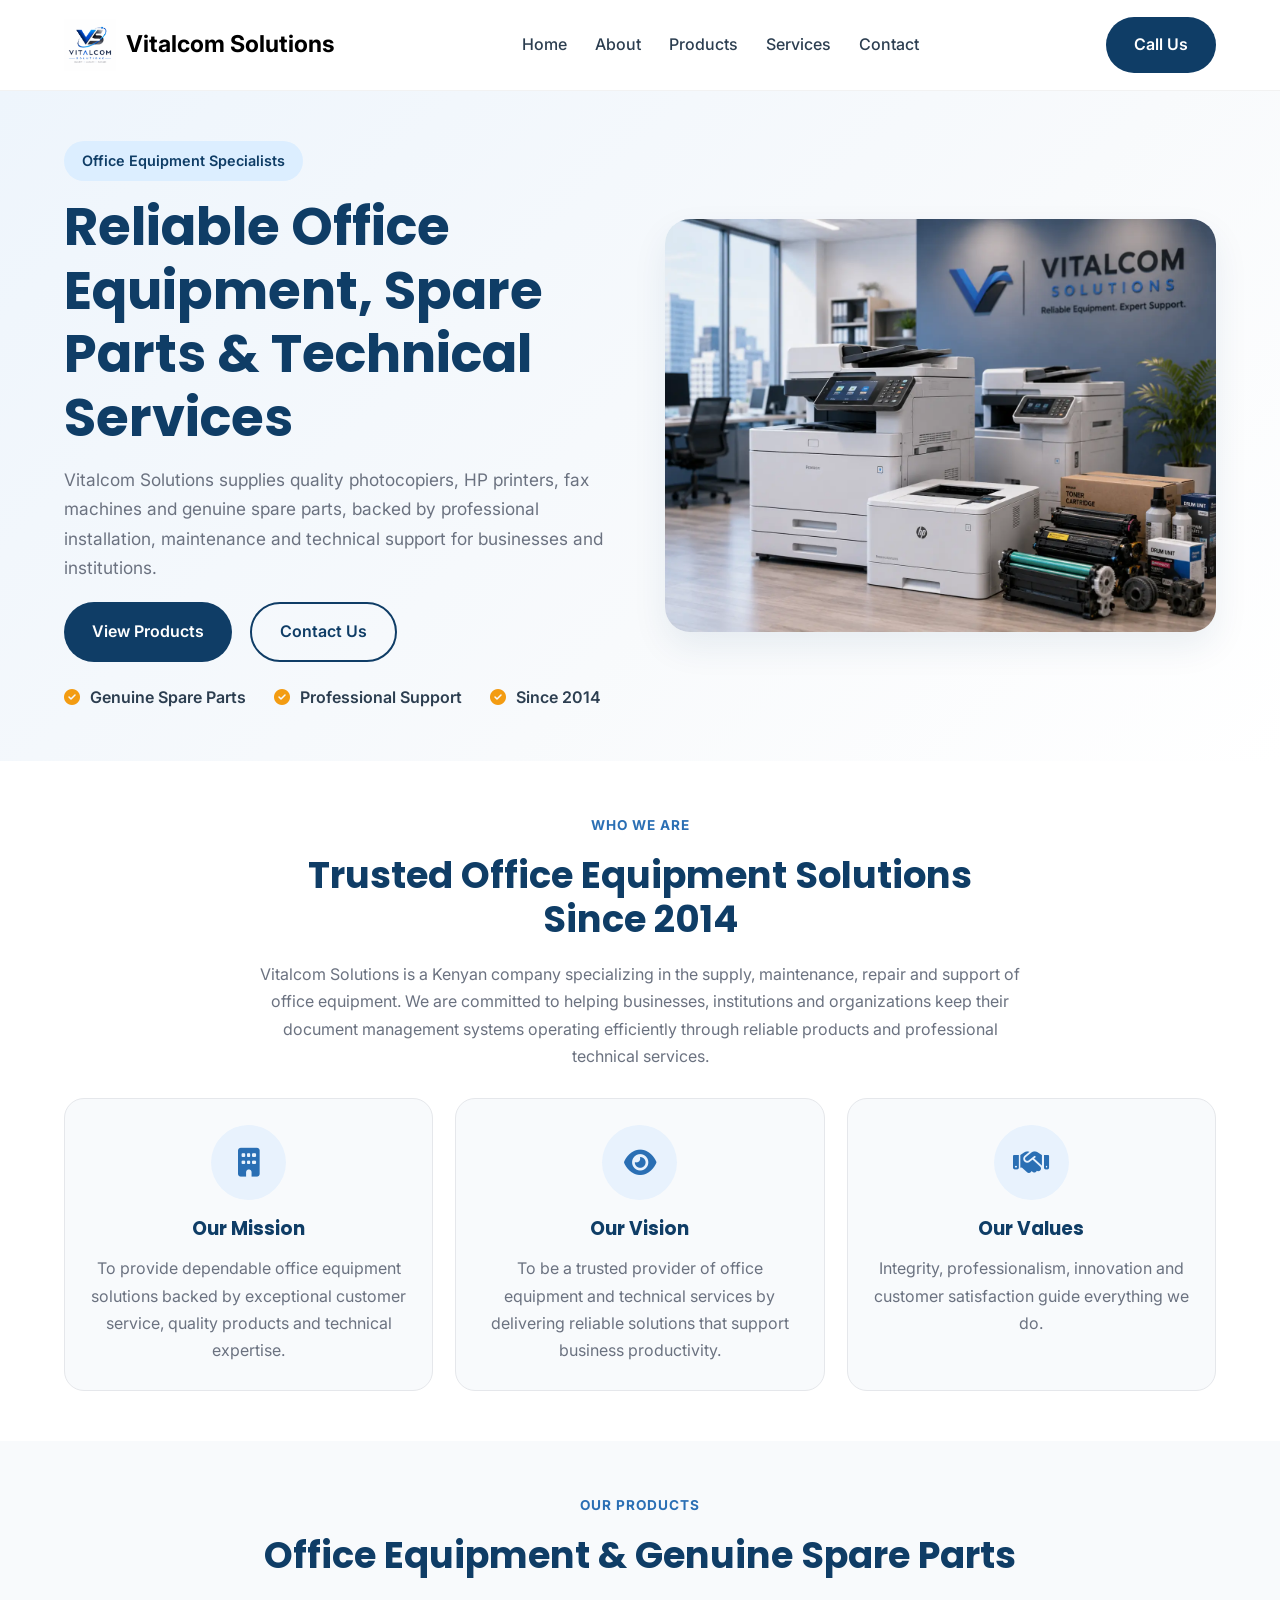
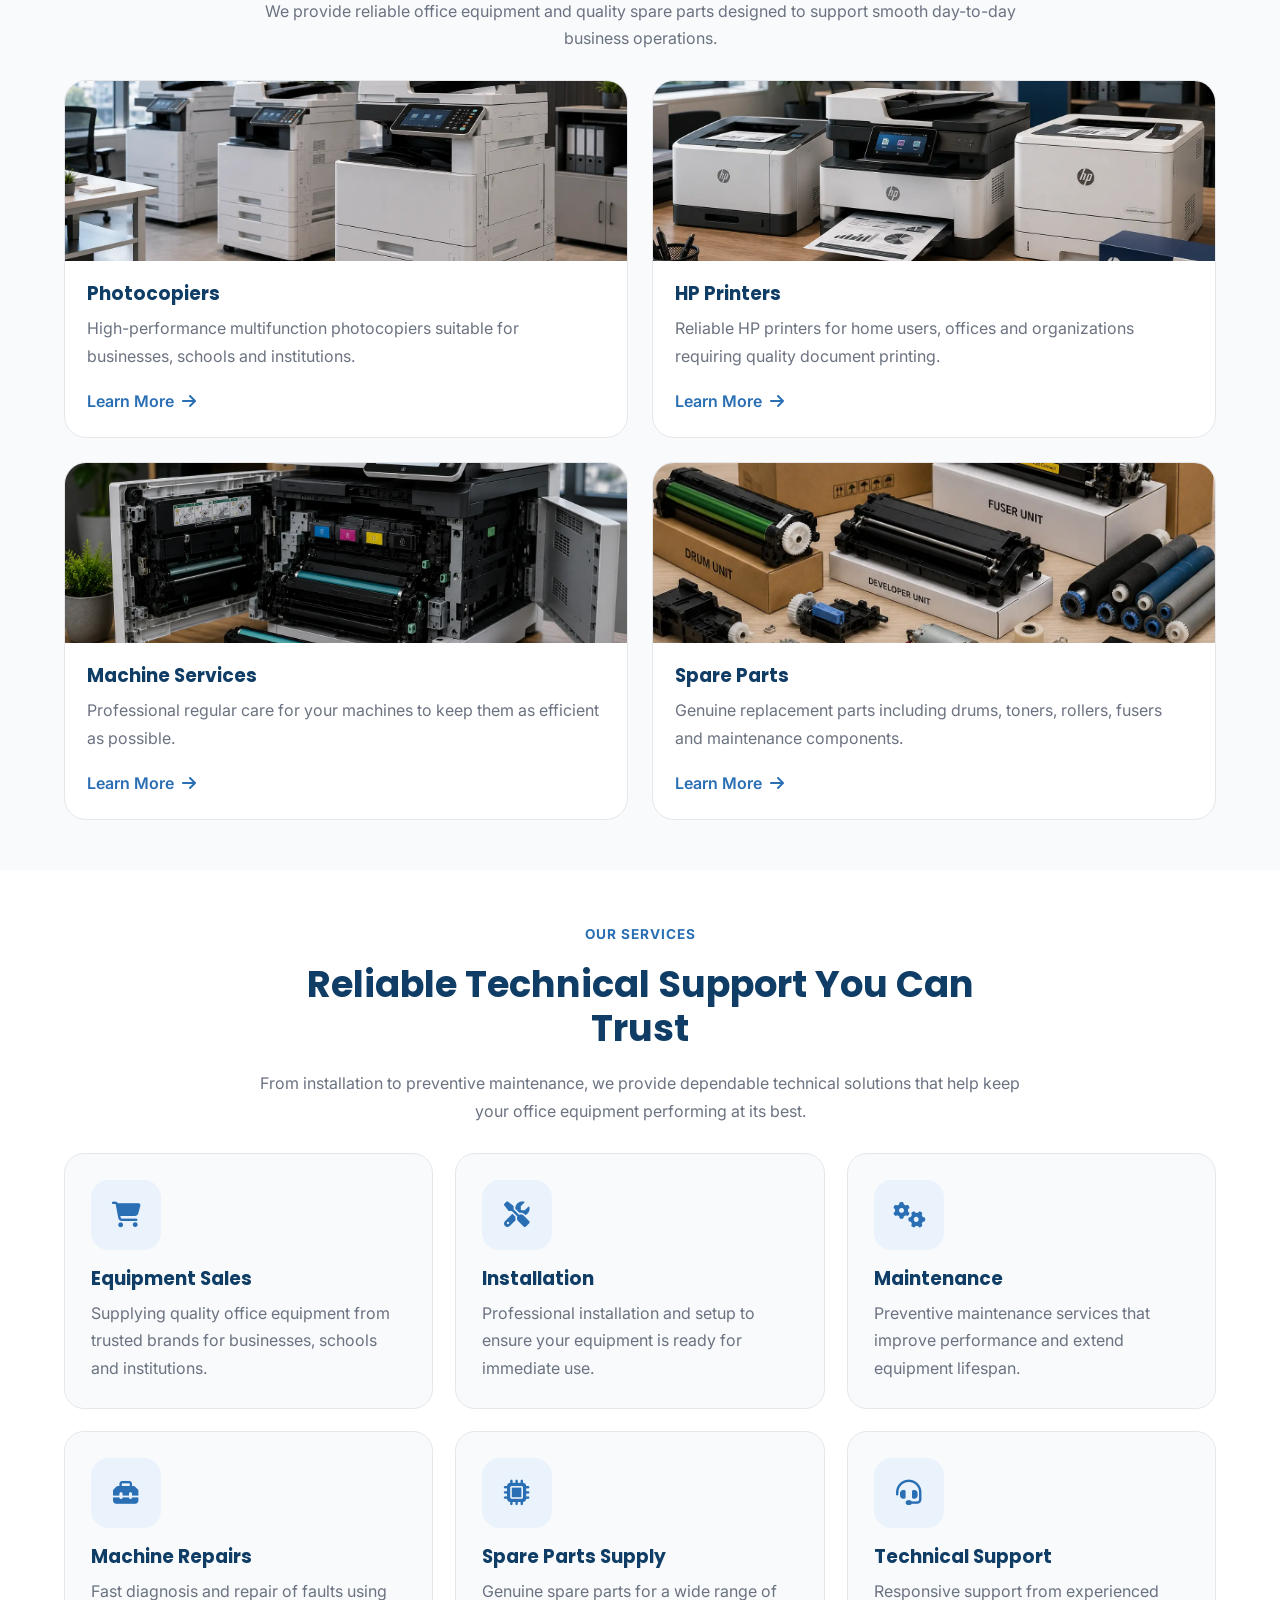
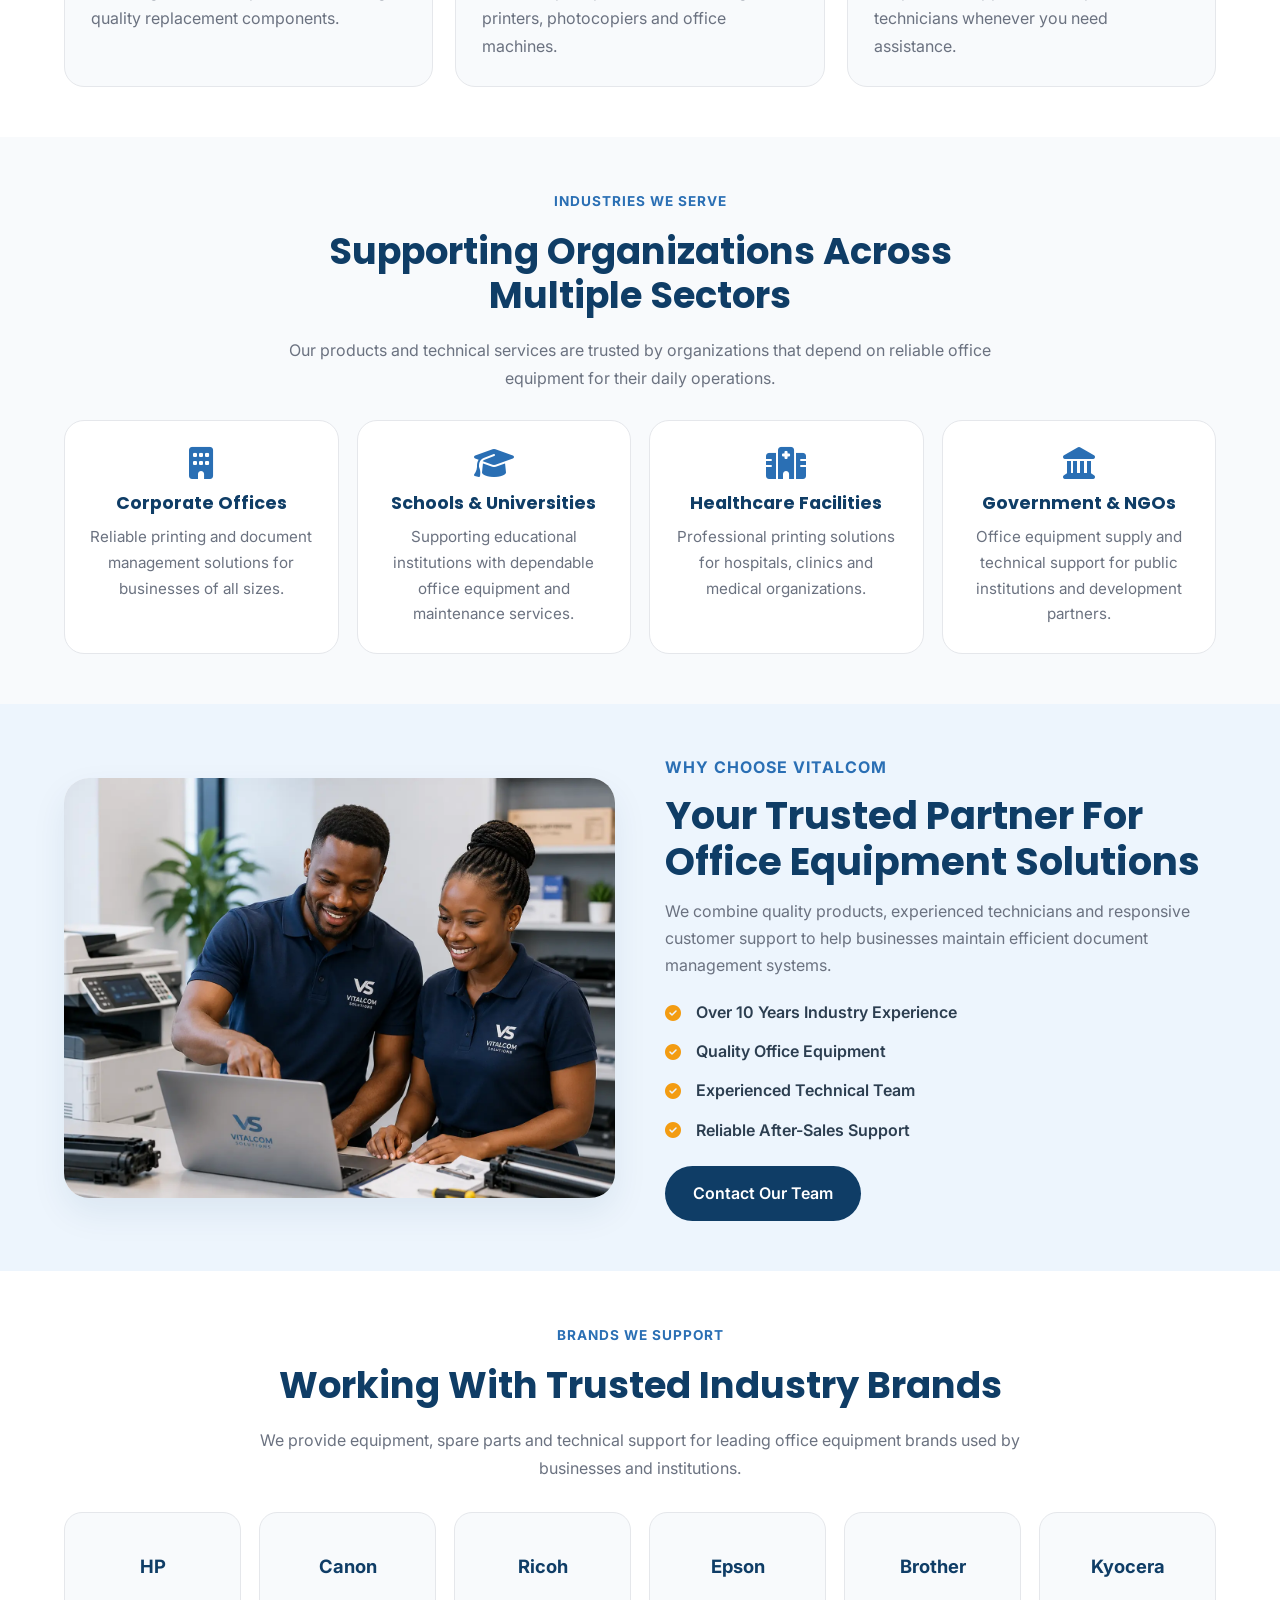
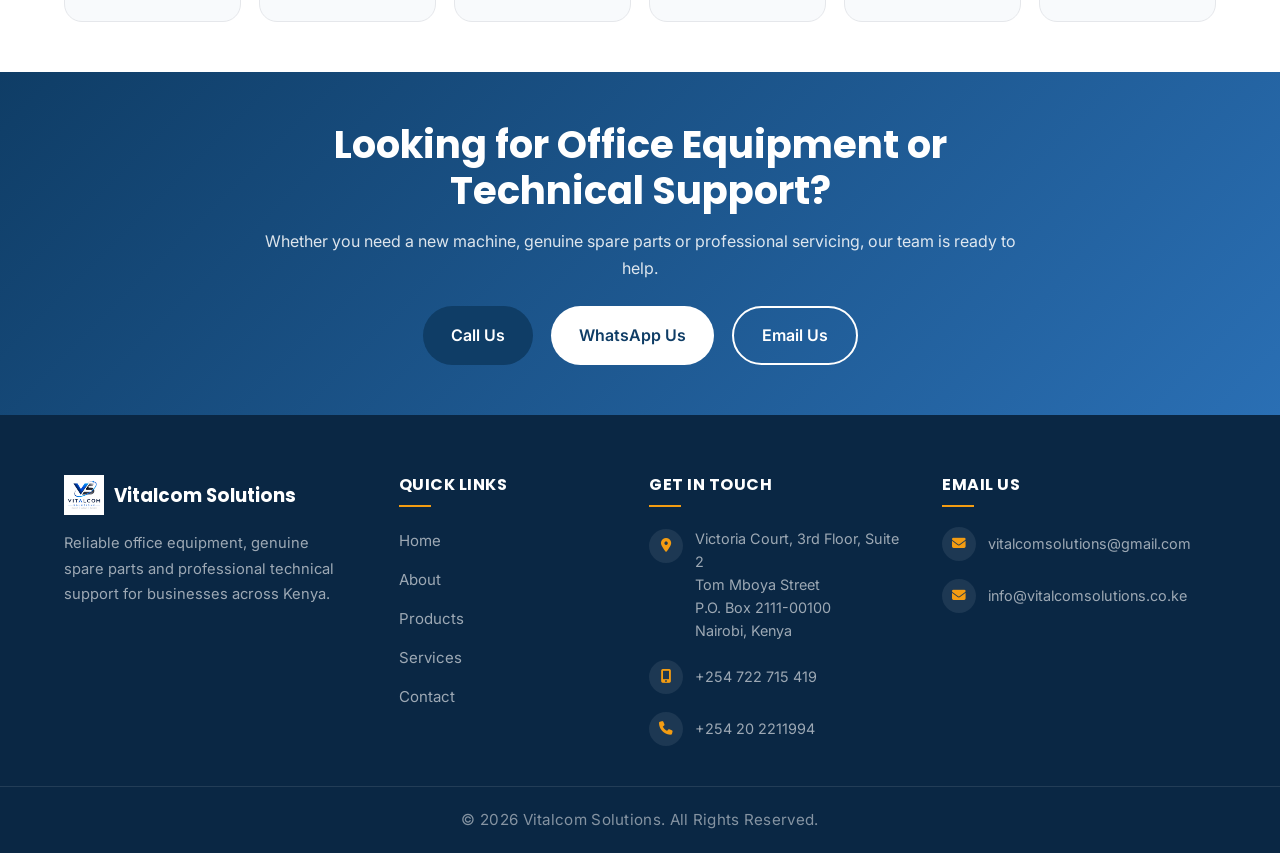
==== commit 8b7976e4: "updated version" ====
--- a/index.html
+++ b/index.html
@@ -613,8 +613,97 @@
 ==================================== -->
 
     <footer class="footer">
-      <div class="copyright">
-        © 2026 Vitalcom Solutions. All Rights Reserved.
+      <div class="container footer-grid">
+        <div class="footer-col footer-brand">
+          <a href="index.html" class="footer-logo">
+            <img src="images/vslogo.webp" alt="Vitalcom Solutions Logo" />
+            <span>Vitalcom Solutions</span>
+          </a>
+
+          <p>
+            Reliable office equipment, genuine spare parts and professional
+            technical support for businesses across Kenya.
+          </p>
+        </div>
+
+        <div class="footer-col">
+          <h4>Quick Links</h4>
+
+          <ul class="footer-links">
+            <li><a href="index.html#home">Home</a></li>
+
+            <li><a href="index.html#about">About</a></li>
+
+            <li><a href="products.html">Products</a></li>
+
+            <li><a href="index.html#services">Services</a></li>
+
+            <li><a href="index.html#contact">Contact</a></li>
+          </ul>
+        </div>
+
+        <div class="footer-col">
+          <h4>Get In Touch</h4>
+
+          <ul class="footer-contact">
+            <li class="footer-address">
+              <i class="fa-solid fa-location-dot"></i>
+
+              <span>
+                Victoria Court, 3rd Floor, Suite 2<br />
+                Tom Mboya Street<br />
+                P.O. Box 2111-00100<br />
+                Nairobi, Kenya
+              </span>
+            </li>
+
+            <li>
+              <i class="fa-solid fa-mobile-screen-button"></i>
+
+              <a href="tel:+254722715419">+254 722 715 419</a>
+            </li>
+
+            <li>
+              <i class="fa-solid fa-phone"></i>
+
+              <a href="tel:+254202211994">+254 20 2211994</a>
+            </li>
+          </ul>
+        </div>
+
+        <div class="footer-col">
+          <h4>Email Us</h4>
+
+          <ul class="footer-contact">
+            <li>
+              <i class="fa-solid fa-envelope"></i>
+
+              <a
+                href="mailto:vitalcomsolutions@gmail.com?cc=thomas@vitalcomsolutions.co.ke&subject=Service%20Enquiry"
+              >
+                vitalcomsolutions@gmail.com
+              </a>
+            </li>
+
+            <li>
+              <i class="fa-solid fa-envelope"></i>
+
+              <a
+                href="mailto:Info@vitalcomsolutions.co.ke?cc=thomas@vitalcomsolutions.co.ke&subject=Service%20Enquiry"
+              >
+                info@vitalcomsolutions.co.ke
+              </a>
+            </li>
+          </ul>
+        </div>
+      </div>
+
+      <div class="footer-bottom">
+        <div class="container">
+          <div class="copyright">
+            © 2026 Vitalcom Solutions. All Rights Reserved.
+          </div>
+        </div>
       </div>
     </footer>
 
--- a/css/style.css
+++ b/css/style.css
@@ -153,7 +153,6 @@
   white-space: nowrap;
 }
 
-
 .nav-links {
   display: flex;
   gap: 28px;
@@ -974,17 +973,199 @@
 .footer {
   background: #0a2744;
 
+  padding-top: 60px;
+}
+
+.footer-grid {
+  display: grid;
+
+  grid-template-columns: 1.4fr 1fr 1.2fr 1.3fr;
+
+  gap: 40px;
+
+  padding-bottom: 40px;
+}
+
+.footer-col h4 {
+  color: white;
+
+  font-size: 1rem;
+
+  text-transform: uppercase;
+
+  letter-spacing: 0.5px;
+
+  margin-bottom: 20px;
+
+  position: relative;
+
+  padding-bottom: 12px;
+}
+
+.footer-col h4::after {
+  content: "";
+
+  position: absolute;
+
+  left: 0;
+  bottom: 0;
+
+  width: 32px;
+  height: 2px;
+
+  background: var(--accent);
+}
+
+.footer-logo {
+  display: flex;
+
+  align-items: center;
+
+  gap: 10px;
+
+  margin-bottom: 16px;
+}
+
+.footer-logo img {
+  height: 40px;
+
+  width: auto;
+}
+
+.footer-logo span {
+  color: white;
+
+  font-weight: 700;
+
+  font-size: 1.15rem;
+
+  font-family: "Poppins", sans-serif;
+}
+
+.footer-brand p {
+  color: rgba(255, 255, 255, 0.6);
+
+  font-size: 0.92rem;
+
+  line-height: 1.7;
+
+  max-width: 280px;
+}
+
+.footer-links li {
+  margin-bottom: 12px;
+}
+
+.footer-links a {
+  color: rgba(255, 255, 255, 0.6);
+
+  font-size: 0.94rem;
+
+  transition: var(--transition);
+}
+
+.footer-links a:hover {
+  color: var(--accent);
+
+  padding-left: 4px;
+}
+
+.footer-contact li {
+  display: flex;
+
+  align-items: center;
+
+  gap: 12px;
+
+  margin-bottom: 18px;
+
+  font-size: 0.9rem;
+
+  line-height: 1.6;
+}
+
+.footer-contact li:last-child {
+  margin-bottom: 0;
+}
+
+.footer-contact li.footer-address {
+  align-items: flex-start;
+}
+
+.footer-contact i {
+  flex-shrink: 0;
+
+  width: 34px;
+  height: 34px;
+
+  display: grid;
+
+  place-items: center;
+
+  border-radius: 50%;
+
+  background: rgba(255, 255, 255, 0.08);
+
+  color: var(--accent);
+
+  font-size: 0.85rem;
+}
+
+.footer-contact li.footer-address i {
+  margin-top: 2px;
+}
+
+.footer-contact a,
+.footer-contact span {
+  color: rgba(255, 255, 255, 0.6);
+
+  word-break: break-word;
+
+  transition: var(--transition);
+}
+
+.footer-contact a:hover {
+  color: var(--accent);
+}
+
+.footer-bottom {
+  border-top: 1px solid rgba(255, 255, 255, 0.1);
+
   padding: 20px 0;
 }
 
 .copyright {
   text-align: center;
 
-  color: rgba(255, 255, 255, 0.65);
+  color: rgba(255, 255, 255, 0.5);
 
   font-size: 0.95rem;
 
   letter-spacing: 0.3px;
+}
+
+@media (max-width: 980px) {
+  .footer-grid {
+    grid-template-columns: repeat(2, 1fr);
+
+    gap: 36px;
+  }
+}
+
+@media (max-width: 600px) {
+  .footer {
+    padding-top: 44px;
+  }
+
+  .footer-grid {
+    grid-template-columns: 1fr;
+
+    gap: 32px;
+  }
+
+  .footer-brand p {
+    max-width: none;
+  }
 }
 
 /* ==========================================================
@@ -1110,7 +1291,8 @@
 }
 
 .product-type-grid > .product-type-card {
-  flex: 0 1 calc(25% - 16.5px);
+  flex: 0 1 calc(33.333% - 15px);
+  max-width: 360px;
 }
 
 .product-type-grid-3 > .product-type-card {
@@ -1133,6 +1315,8 @@
   -webkit-tap-highlight-color: transparent;
 
   transition: var(--transition);
+
+  max-width: 360px;
 }
 
 .product-type-card:hover {
@@ -1148,7 +1332,7 @@
 }
 
 .product-type-card .type-image {
-  height: 150px;
+  height: 210px;
 
   background: #edf4fc;
 
@@ -1241,7 +1425,8 @@
 }
 
 .spare-items-grid > .spare-item-card {
-  flex: 0 1 calc(16.666% - 11.667px);
+  flex: 1 1 calc(25% - 14px);
+  max-width: calc(25% - 14px);
 }
 
 .spare-item-card {
